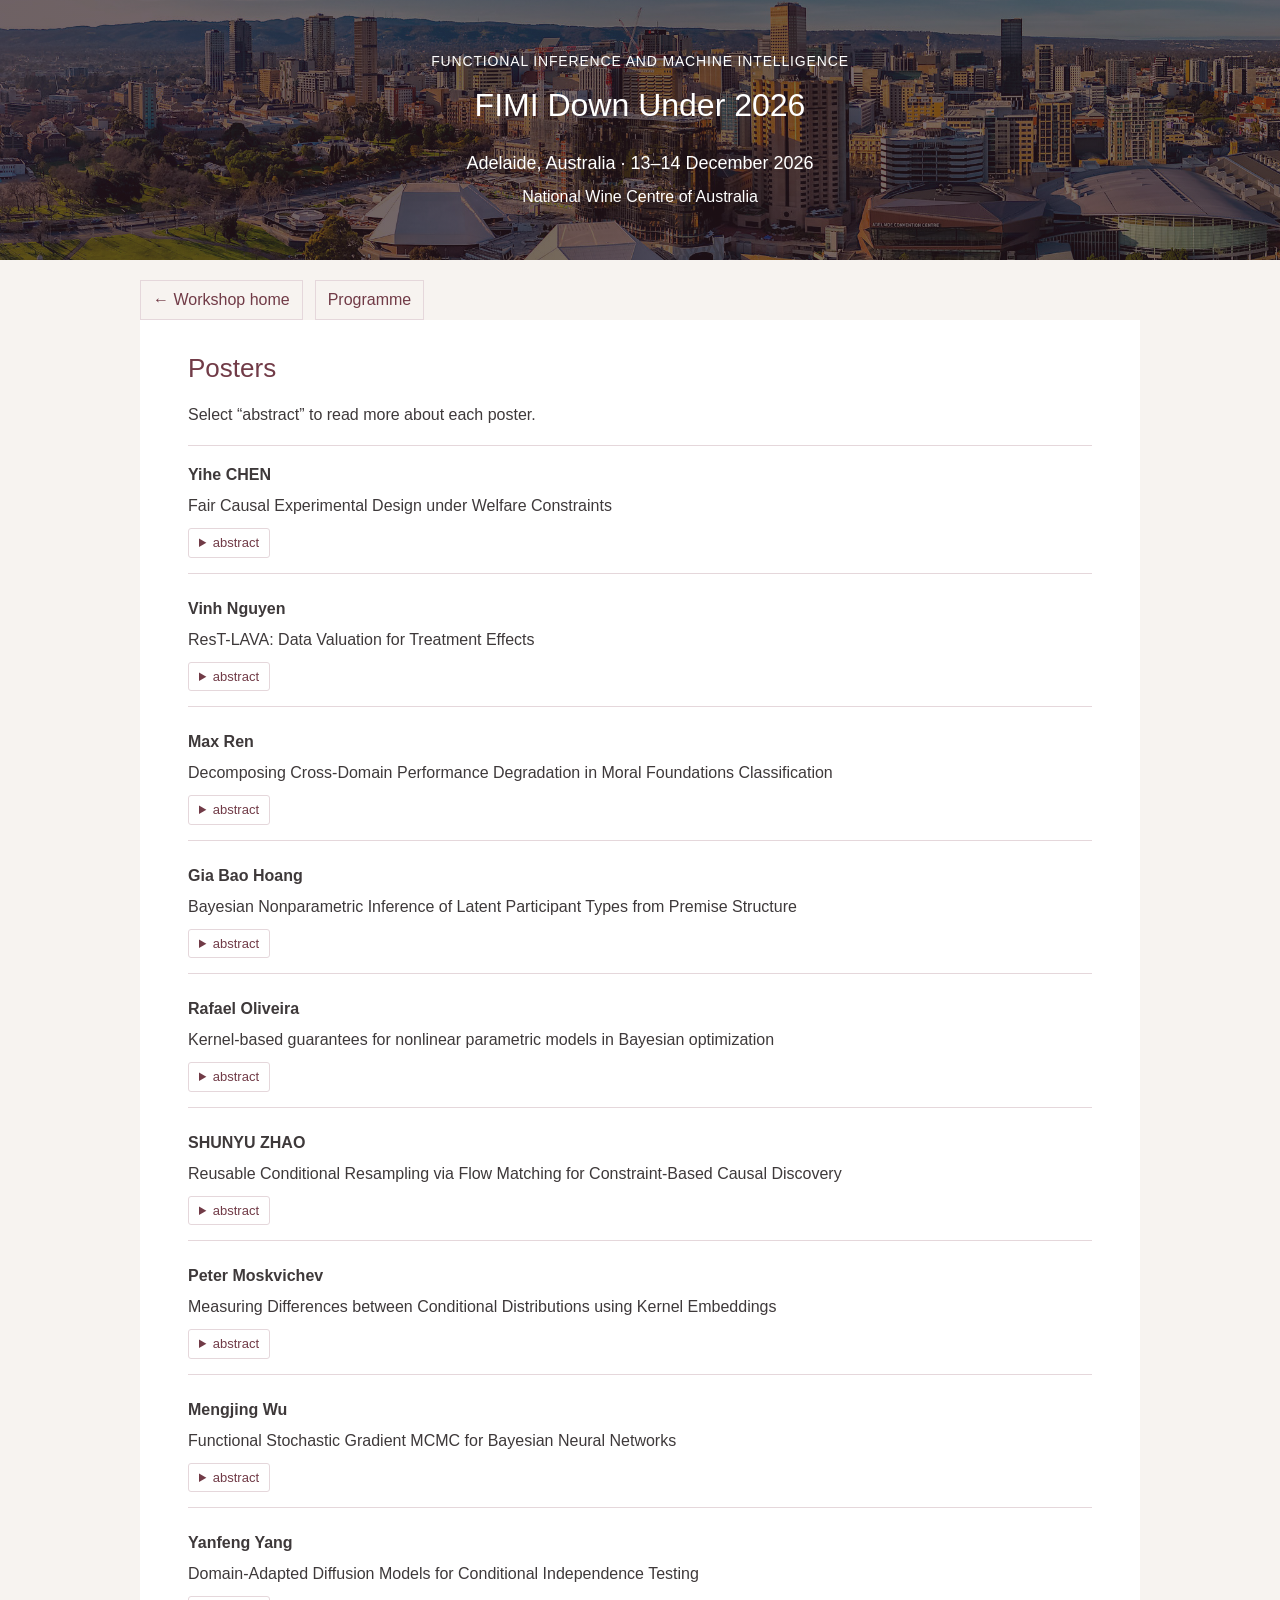
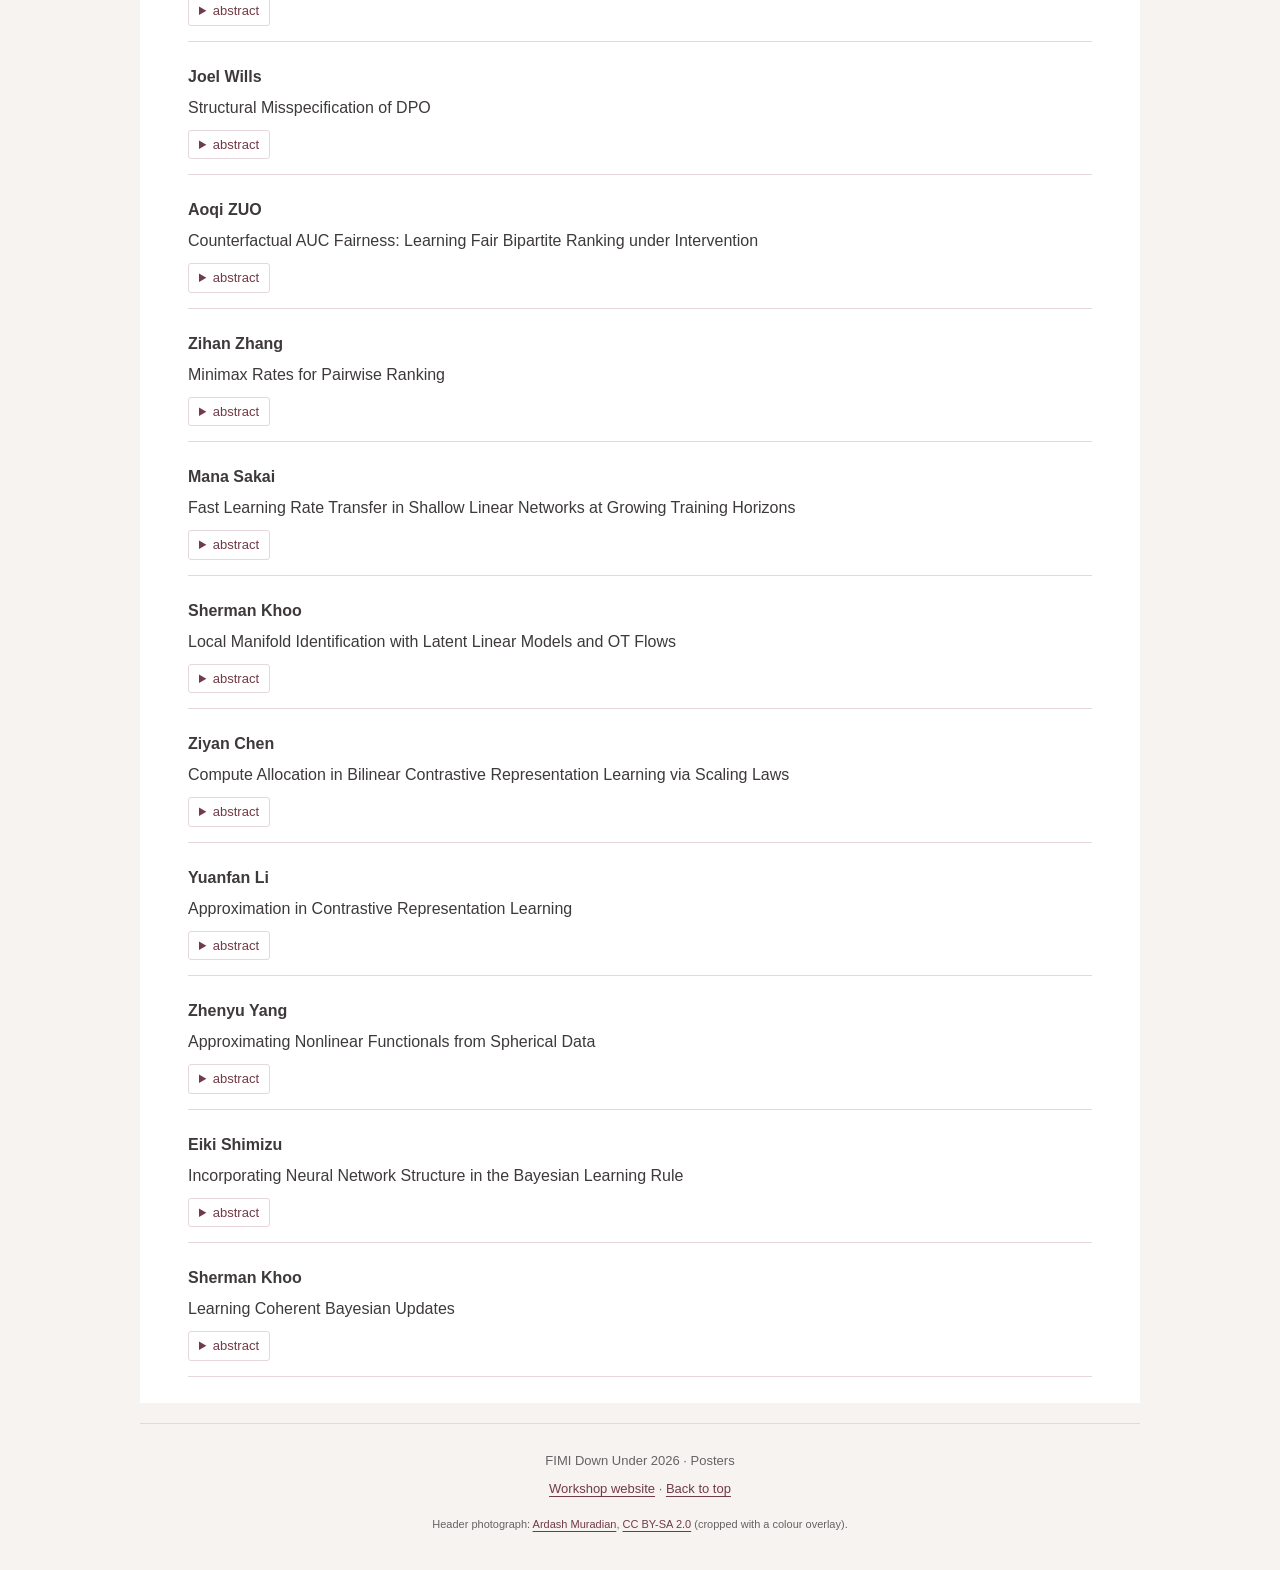
==== docs/posters.html @ b0d5763c "Add unlinked FIMI poster abstracts review page" ====
<!doctype html>
<html lang="en-AU">
  <head>
    <meta charset="utf-8">
    <meta name="viewport" content="width=device-width, initial-scale=1">
    <meta name="theme-color" content="#713b47">
    <meta name="referrer" content="no-referrer">
    <title>Posters · FIMI Down Under 2026</title>
    <meta name="description" content="Poster presentations and abstracts for FIMI Down Under 2026.">
    <meta name="robots" content="noindex, nofollow">
    <link rel="icon" href="assets/favicon.svg" type="image/svg+xml">
    <link rel="stylesheet" href="assets/site.css">
    <style>
      .programme-page-header { min-height: 260px; padding-block: 42px; }
      .programme-page-header h1 { font-size: 32px; }
      .programme-page-kicker { margin-bottom: 10px; font-size: 14px; letter-spacing: .06em; text-transform: uppercase; }
      .programme-page-main { padding-top: 30px; }
      .programme-page-title { border: 0; padding: 0; margin-bottom: 15px; }
      .day-links { display: flex; gap: 12px; flex-wrap: wrap; margin: 20px 0 0; }
      .day-links a { border: 1px solid var(--line); padding: 5px 12px; text-decoration: none; }
      .day-links a:hover { border-color: var(--wine); background: var(--background); }
      .programme-speaker { display: block; font-weight: 600; }
      .programme-talk { display: block; margin-top: 3px; }
      .programme-abstract { margin-top: 8px; }
      .programme-abstract summary { width: fit-content; padding: 4px 10px; border: 1px solid var(--line); border-radius: 3px; background: var(--paper); color: var(--link); font-size: 13px; line-height: 1.5; cursor: pointer; }
      .programme-abstract summary:hover, .programme-abstract[open] summary { border-color: var(--wine); background: var(--wine); color: white; }
      .programme-abstract .talk-panel { font-size: 14px; font-weight: 400; line-height: 1.7; }
      .programme-page-footer { margin-top: 20px; }
      .poster-list { padding: 0; margin: 0; }
      .poster-entry { list-style: none; padding: 15px 0; border-bottom: 1px solid var(--line); overflow-wrap: anywhere; }
      .poster-entry:first-child { border-top: 1px solid var(--line); }
      .poster-entry .programme-speaker { font-weight: 700; }
      .poster-entry .talk-panel { margin-top: 10px; max-width: 76ch; }
      .programme-abstract summary:focus-visible { outline: 2px solid var(--wine); outline-offset: 3px; }
      @media (max-width: 640px) {
        .programme-page-header { min-height: 220px; padding-block: 30px; }
        .programme-page-header h1 { font-size: 26px; }
        .programme-page-main { padding-top: 24px; }
        .programme-page-title { font-size: 25px; }
        .day-links { gap: 8px; }
        .day-links a { font-size: 14px; }
      }
    </style>
  </head>
  <body id="top">
    <a class="skip-link" href="#main">Skip to posters</a>
    <header class="site-header programme-page-header">
      <img class="header-photo" src="assets/adelaide-skyline.jpg" alt="Adelaide city skyline overlooking the River Torrens" width="2048" height="983">
      <div class="header-content">
        <p class="programme-page-kicker">Functional Inference and Machine Intelligence</p>
        <h1>FIMI Down Under 2026</h1>
        <p class="workshop-date">Adelaide, Australia · 13–14 December 2026</p>
        <p class="workshop-location">National Wine Centre of Australia</p>
      </div>
    </header>
    <div class="page">
      <nav class="day-links" aria-label="Workshop navigation"><a href="index.html">← Workshop home</a><a href="programme.html">Programme</a></nav>
      <main id="main" class="programme-page-main">
        <h2 class="programme-page-title">Posters</h2>
        <p>Select “abstract” to read more about each poster.</p>
        <ul class="poster-list" role="list">
          <li class="poster-entry" id="poster-1">
            <strong class="programme-speaker">Yihe CHEN</strong>
            <span class="programme-talk">Fair Causal Experimental Design under Welfare Constraints</span>
            <details class="programme-abstract">
              <summary aria-label="Abstract: Fair Causal Experimental Design under Welfare Constraints">abstract</summary>
              <div class="talk-panel"><p>An adaptive experiment should learn which treatment works for whom while accounting for participant outcomes. Good average accuracy can hide large errors for smaller groups, and the most informative treatment need not offer the greatest expected benefit to the person receiving it. We study Bayesian experimental design with recruitment and treatment probabilities that depend on individual covariates. Our loss combines average and worstgroup squared error in conditional average treatment effects; an optional term values improvements in later treatment decisions. Each candidate query receives an acquisition score equal to its expected reduction in this loss. A welfare constraint limits model-predicted loss in participant outcomes relative to giving either treatment with equal probability. Under a joint Gaussian model on a fixed finite target population, we express acquisition scores in terms of posterior moments and derive a nonnegative unbiased estimator for the worst-group term. This avoids repeatedly simulating outcomes and refitting the model. A linear program then determines recruitment and treatment probabilities. Synthetic and semi-synthetic experiments illustrate tradeoffs between average and worst-group accuracy, later treatment decisions, and participant outcomes.</p></div>
            </details>
          </li>
          <li class="poster-entry" id="poster-2">
            <strong class="programme-speaker">Vinh Nguyen</strong>
            <span class="programme-talk">ResT-LAVA: Data Valuation for Treatment Effects</span>
            <details class="programme-abstract">
              <summary aria-label="Abstract: ResT-LAVA: Data Valuation for Treatment Effects">abstract</summary>
              <div class="talk-panel"><p>Data valuation improves Machine Learning (ML) model performance by selecting informative training samples and removing noisy, mislabelled, or corrupted outliers. Existing Optimal Transport (OT)-based data valuation methods such as Learning-Agnostic Data Valuation (LAVA) and Scalable Data Valuation (SAVA) are model-agnostic and training-free at the valuation stage, but are limited to standard supervised learning datasets. We make four main contributions: i) We introduce Residual-based Treatment-aware LAVA (ResT-LAVA), extending the LAVA data valuation framework to observational data triplets (covariate, treatment, and outcome) by incorporating treatment-aware residuals into the transport cost to audit individual samples and guide pruning. ii) Across five semi-synthetic benchmarks and five corruption regimes, a single fixed ResT-LAVA configuration identifies covariate, treatment, and outcome corruption competitively with or better than the evaluated LAVA-family and non-causal data valuation baselines, achieving higher average detection performance across regimes than these baselines. iii) Averaged across these benchmarks, ResT-LAVA-informed pruning of the 5% lowest-value samples improves downstream treatment-effect estimation for every evaluated learner and corruption regime. iv) Under binary treatment-label corruption, we show that the residual-based Wasserstein distance bounds the corruption bias in treatment effect estimation, motivating the residual transport cost.</p></div>
            </details>
          </li>
          <li class="poster-entry" id="poster-3">
            <strong class="programme-speaker">Max Ren</strong>
            <span class="programme-talk">Decomposing Cross-Domain Performance Degradation in Moral Foundations Classification</span>
            <details class="programme-abstract">
              <summary aria-label="Abstract: Decomposing Cross-Domain Performance Degradation in Moral Foundations Classification">abstract</summary>
              <div class="talk-panel"><p>Finetuning adapts language models to specific tasks, but can lose performance outside of their training domains. Yet, poor cross-domain performance leaves unresolved whether task information is inaccessible or the classifier fails to utilise it. We investigate this decomposition of cross-domain performance degradation through moral foundations classification using encoder- (RoBERTa) and decoder-only (Qwen3) embedding models. Here we show source-finetuned representations support substantially better target domain performance than their original classifiers achieve, although this does not consistently close the gap to target-trained references. By comparing supervised readouts on frozen pretrained, source- and target-finetuned representations, we distinguish observed readout recovery from the remaining gap due to representation limitations. Topic-level recovery varies considerably and does not consistently track the initial transfer degradations. Source finetuning generally improves target-task performance over pretrained representations for RoBERTa, while its benefits are smaller or absent in many Qwen3 settings. These findings show that poor transfer can understate accessible task information, highlighting the need to distinguish classifier performance from representation sufficiency for better model generalisation.</p></div>
            </details>
          </li>
          <li class="poster-entry" id="poster-4">
            <strong class="programme-speaker">Gia Bao Hoang</strong>
            <span class="programme-talk">Bayesian Nonparametric Inference of Latent Participant Types from Premise Structure</span>
            <details class="programme-abstract">
              <summary aria-label="Abstract: Bayesian Nonparametric Inference of Latent Participant Types from Premise Structure">abstract</summary>
              <div class="talk-panel"><p>Bayesian nonparametric mixture models provide a flexible approach to probabilistic clustering by allowing the occupied component structure and uncertainty in the resulting partition to be inferred from the data. This flexibility is useful for premise analysis, where participants may differ not only in which beliefs they endorse but also in how interrelated premises are organised. Continuous belief ratings can be represented naturally through Gaussian mixture models; however, naturally occurring online discourse more often provides incomplete binary observations of whether a premise is expressed, rather than direct measurements of the underlying belief state.</p>
<p>Here we present a Dirichlet process Gaussian mixture model framework for inferring latent participant types from both continuous belief representations and binary premise observations. The continuous Gaussian model provides the methodological foundation, while Pólya–Gamma augmentation links binary responses to conditionally Gaussian latent states within the same posterior sampling architecture. An additional exploratory approach represents directed relationships among premises through covariance structures informed by a structural equation model.</p>
<p>Using synthetic premise networks with known latent participant groups, we demonstrate the feasibility of obtaining interpretable posterior partitions under continuous observation conditions and establish a preliminary evaluation path for binary observations. The framework unifies alternative observation mechanisms while retaining uncertainty over component structure and participant membership. It provides a modular statistical perspective for extending premise clustering to additional networks, missingness mechanisms and representations derived from natural discourse.</p></div>
            </details>
          </li>
          <li class="poster-entry" id="poster-5">
            <strong class="programme-speaker">Rafael Oliveira</strong>
            <span class="programme-talk">Kernel-based guarantees for nonlinear parametric models in Bayesian optimization</span>
            <details class="programme-abstract">
              <summary aria-label="Abstract: Kernel-based guarantees for nonlinear parametric models in Bayesian optimization">abstract</summary>
              <div class="talk-panel"><p>Modern Bayesian optimization and adaptive sampling methods increasingly rely on nonlinear parametric models, such as neural networks, yet theoretical guarantees for such models under adaptive data collection remain limited. Existing analyses largely focus on Gaussian processes, kernel machines, linear models, or linearized neural approximations, leaving a gap between theory and the nonlinear models used in practice. We develop a kernel-based framework for analyzing regularized parametric models trained on adaptively collected data. Our approach uses kernels over the parameter space to induce reproducing kernel Hilbert space structures over the corresponding model class, yielding confidence bounds for models trained with a broad class of regularized losses. We show how these bounds can establish convergence guarantees for approximate Thompson sampling and provide a foundation for analyzing broader likelihood-free Bayesian optimization methods. These results provide a unified route to analyzing nonlinear models in Bayesian optimization and related adaptive optimization settings.</p></div>
            </details>
          </li>
          <li class="poster-entry" id="poster-6">
            <strong class="programme-speaker">SHUNYU ZHAO</strong>
            <span class="programme-talk">Reusable Conditional Resampling via Flow Matching for Constraint-Based Causal Discovery</span>
            <details class="programme-abstract">
              <summary aria-label="Abstract: Reusable Conditional Resampling via Flow Matching for Constraint-Based Causal Discovery">abstract</summary>
              <div class="talk-panel"><p>Constraint-based causal discovery requires a large number of conditional independence (CI) tests. Generative CI tests are attractive in nonlinear and high-dimensional settings because they can model complex conditional distributions, but often suffer from high per test cost and limited reusability across the many query dependent conditional resampling tasks arising in graph search. We propose a generative nonlinear CI testing and graph search framework for PC-style causal discovery. We first propose the Langevin-RePaint algorithm for conditional imputation. Building on Langevin-RePaint and joint flow matching modeling, we propose the Flow Matching based Conditional Independence Test (FMCIT), which reformulates generative CI testing from query-specific conditional modeling into a reusable conditional resampling framework. We further establish theoretical guarantees for the Type-I error control of FMCIT. FMCIT allows a single trained generative model to repeatedly generate the randomized copies required for CI testing throughout the entire graph search procedure. We then introduce GPC‑FMCIT, which embeds FMCIT into a guided PC pipeline with screening, guidance, refinement, and orientation. By using low-cost screening to shrink the search space, constructing edge-specific candidate conditioning sets from local graph structure, and invoking FMCIT only in a budget-controlled refinement stage, GPC-FMCIT reduces both the deployment cost of individual nonlinear CI queries and the overall query complexity. Experiments on synthetic datasets and real-data analyses show that the proposed method achieves a strong accuracy–efficiency trade-off under nonlinear and high-dimensional structures. Overall, our results suggest that, through the joint design of reusable conditional resampling and controlled graph search, generative nonlinear CI testing can become a practical component of PC-style causal discovery.</p></div>
            </details>
          </li>
          <li class="poster-entry" id="poster-7">
            <strong class="programme-speaker">Peter Moskvichev</strong>
            <span class="programme-talk">Measuring Differences between Conditional Distributions using Kernel Embeddings</span>
            <details class="programme-abstract">
              <summary aria-label="Abstract: Measuring Differences between Conditional Distributions using Kernel Embeddings">abstract</summary>
              <div class="talk-panel"><p>Comparing conditional distributions is a fundamental challenge in statistics and machine learning, with applications across a wide range of domains. While proposed methods for measuring discrepancies using kernel embeddings of distributions in a reproducing kernel Hilbert space (RKHS) provide powerful non-parametric techniques, the existing literature remains fragmented and lacks a unified theoretical treatment. This paper addresses this gap by establishing a coherent framework for studying kernel-based methods to measure divergence between conditional distributions through what we refer to as conditional maximum mean discrepancy (CMMD). The CMMD consists of a family of metrics which we call levels, with three special cases each using a different type of RKHS embedding: CMMD<sub>0</sub> (conditional mean operators), CMMD<sub>1</sub> (conditional mean embeddings), and CMMD<sub>2</sub> (joint mean embeddings). We additionally introduce a general level <i>s</i> CMMD, clarifying the required assumptions, and establishing mathematical connections between the levels through the lens of operator-based smoothing. In addition to reviewing previously proposed estimators, we introduce a novel doubly robust estimator for the CMMD that maintains consistency provided the product of errors of the underlying models reduces sufficiently fast. We provide numerical experiments demonstrating that the CMMD effectively captures complex conditional dependencies for statistical testing.</p></div>
            </details>
          </li>
          <li class="poster-entry" id="poster-8">
            <strong class="programme-speaker">Mengjing Wu</strong>
            <span class="programme-talk">Functional Stochastic Gradient MCMC for Bayesian Neural Networks</span>
            <details class="programme-abstract">
              <summary aria-label="Abstract: Functional Stochastic Gradient MCMC for Bayesian Neural Networks">abstract</summary>
              <div class="talk-panel"><p>Classical parameter-space Bayesian inference for Bayesian neural networks (BNNs) suffers from several unresolved prior issues, such as knowledge encoding intractability and pathological behaviours in deep networks. To address these issues, functional Bayesian inference has recently been proposed, such as the functional variational inference, where more informative stochastic processes can serve as the functional priors. Apart from variational methods, stochastic gradient Markov Chain Monte Carlo (MCMC) is another scalable and effective inference method for BNNs to asymptotically generate samples from the true posterior by simulating continuous dynamics. However, existing MCMC methods typically perform in parameter space and inherit the unresolved prior issues, while extending these methods to function space is a non-trivial undertaking. This work proposes novel functional MCMC schemes based on newly designed diffusion dynamics that can incorporate functional priors into the diffusion processes and simultaneously guarantee the target posterior over functions as the stationary measure.</p></div>
            </details>
          </li>
          <li class="poster-entry" id="poster-9">
            <strong class="programme-speaker">Yanfeng Yang</strong>
            <span class="programme-talk">Domain-Adapted Diffusion Models for Conditional Independence Testing</span>
            <details class="programme-abstract">
              <summary aria-label="Abstract: Domain-Adapted Diffusion Models for Conditional Independence Testing">abstract</summary>
              <div class="talk-panel"><p>Conditional independence (CI) is a fundamental concept in statistics and machine learning. Recent advances in conditional generative modeling provide flexible tools for generative-model-based CI tests, which rely on an estimated conditional distribution to generate randomized samples. However, errors in estimating this distribution accumulate in existing Type I error bounds, and consistency of the generative estimator alone does not guarantee asymptotic Type I error control. To address this limitation, we formulate conditional generative modeling as a domain adaptation problem and leverage auxiliary data from multiple source domains to improve estimation in the target CI testing domain. We propose Domain-Adapted Diffusion (DA-Diff), a multi-source domain adaptation framework for conditional diffusion models based on weighted empirical risk minimization over both target and source domains. We establish the convergence rate of DA-Diff and show how transferable source data can improve target-domain estimation through an increased effective sample size while controlling transfer bias. Building on DA-Diff, we further propose Domain-Adapted Conditional Independence Testing (DA-CIT) and show that its Type I error satisfies <i>P</i>(<i>p</i> ≤ α) ≤ α + <i>o</i>(1). Experiments demonstrate that DA-Diff improved conditional generation quality compared with transfer-learning diffusion baselines, while DA-CIT provides strong Type I error control and competitive power.</p></div>
            </details>
          </li>
          <li class="poster-entry" id="poster-10">
            <strong class="programme-speaker">Joel Wills</strong>
            <span class="programme-talk">Structural Misspecification of DPO</span>
            <details class="programme-abstract">
              <summary aria-label="Abstract: Structural Misspecification of DPO">abstract</summary>
              <div class="talk-panel"><p>Direct Preference Optimization (DPO) provides a simple approach to aligning language models with human preferences, but its guarantees depend on modelling assumptions that may fail. This poster examines structural misspecification when preferences do not admit the Bradley–Terry representation underlying DPO. We characterise this obstruction through the triangle-curl of preference log-odds and derive excess logistic-risk bounds separating structural misspecification, model approximation, and finite-sample estimation. These results clarify which errors can be reduced through increased model capacity and additional data, and establish conditions under which structural misspecification creates a persistent excess-risk floor.</p></div>
            </details>
          </li>
          <li class="poster-entry" id="poster-11">
            <strong class="programme-speaker">Aoqi ZUO</strong>
            <span class="programme-talk">Counterfactual AUC Fairness: Learning Fair Bipartite Ranking under Intervention</span>
            <details class="programme-abstract">
              <summary aria-label="Abstract: Counterfactual AUC Fairness: Learning Fair Bipartite Ranking under Intervention">abstract</summary>
              <div class="talk-panel"><p>Causal fairness and AUC fairness have largely developed separately: the former studies how predictions respond to interventions on sensitive attributes, whereas the latter compares ranking performance across observed groups. We bridge these perspectives by introducing <em>counterfactual AUC fairness</em> (CF-AUC), which asks whether ranking accuracy within each positive–negative pair population remains stable when both individuals&#39; sensitive attributes are counterfactually intervened. By fixing the pair population, CF-AUC isolates intervention-induced ranking changes from changes in population composition. We decompose observational AUC disparities into causal and population components and show that observational parity can be achieved by introducing counterfactual ranking changes while leaving factual AUC unchanged. We further characterize CF-AUC&#39;s relation to its pairwise and population variants and distinguish it from fixed-threshold decision invariance and score invariance. We then formulate fair ranking as maximizing factual AUC subject to groupwise CF-AUC constraints, providing a differentiable surrogate formulation, and bound the discrepancy between true and estimated CF-AUC gaps in terms of counterfactual-generation error, scorer sensitivity, and pairwise margin concentration near the ranking boundary. Experiments on synthetic and real data demonstrate favorable fairness–utility trade-offs.</p></div>
            </details>
          </li>
          <li class="poster-entry" id="poster-12">
            <strong class="programme-speaker">Zihan Zhang</strong>
            <span class="programme-talk">Minimax Rates for Pairwise Ranking</span>
            <details class="programme-abstract">
              <summary aria-label="Abstract: Minimax Rates for Pairwise Ranking">abstract</summary>
              <div class="talk-panel"><p>Pairwise ranking aims to order two inputs using i.i.d. input-output data. In recent years, neural networks have become important tools for pairwise ranking, with applications ranging from search engine ranking to reward modeling for large language models. Despite these practical successes, sharp statistical guarantees and the conditions ensuring optimal performance remain incompletely understood. In this poster, we present our latest theoretical advances in pairwise ranking over [0,1]^d. First, under Hölder smoothness of the conditional pairwise comparison function, we establish the minimax optimal convergence rate for 0-1 ranking risk, which measures pairwise ordering errors. We show that a broad class of neural network empirical risk minimizers cannot attain this rate, revealing their failure to exploit the intrinsic d-dimensional statistical structure of the conditional pairwise comparison function, whose input domain is nevertheless 2d-dimensional. Second, we study cross-entropy-based ranking risk, which is widely used in practice. We assume that the conditional pairwise comparison function is a composition of q+1 Hölder smooth vector-valued functions h_q ∘ ⋯ ∘ h_1 ∘ h_0, with each coordinate function of each h_i depending on at most d* of its input coordinates, where d* ≤ 2d. We establish minimax optimal rates up to logarithmic factors and show that deep neural networks trained by empirical risk minimization can attain these rates when q &gt; 0 and d* ≤ d. These results highlight the particular effectiveness of deep neural networks for pairwise ranking problems with sparse compositional structure.</p></div>
            </details>
          </li>
          <li class="poster-entry" id="poster-13">
            <strong class="programme-speaker">Mana Sakai</strong>
            <span class="programme-talk">Fast Learning Rate Transfer in Shallow Linear Networks at Growing Training Horizons</span>
            <details class="programme-abstract">
              <summary aria-label="Abstract: Fast Learning Rate Transfer in Shallow Linear Networks at Growing Training Horizons">abstract</summary>
              <div class="talk-panel"><p>Hyperparameter transfer across model width can substantially reduce the cost of tuning large neural networks, but its behavior when the training horizon grows with width is not fully understood. Building on the framework of fast hyperparameter transfer (Ghosh et al., 2026), which formalizes when transfer is effective, we investigate conditions that ensure fast transfer in the growing-horizon regime. Specifically, we study learning-rate transfer in a shallow linear network with a single trainable hidden matrix, trained by full-batch gradient descent. Under additional spectral assumptions, our main results are threefold. (i) We prove fast learning-rate transfer as <i>n</i>, <i>T</i> → ∞ whenever <i>T</i> = <i>o</i>(√<i>n</i>). (ii) We characterize the transfer rates through the finite-width perturbation scale, the first-order sensitivities of the loss and its learning-rate derivative to finite-width perturbations, and the local loss curvature. (iii) We derive limiting distributions for the optimal learning rate and optimized loss, governed by fluctuations associated with the extreme eigenvalues of the data Gram matrix. These results clarify how spectral structure and local loss sensitivities govern learning-rate transfer at growing horizons.</p></div>
            </details>
          </li>
          <li class="poster-entry" id="poster-14">
            <strong class="programme-speaker">Sherman Khoo</strong>
            <span class="programme-talk">Local Manifold Identification with Latent Linear Models and OT Flows</span>
            <details class="programme-abstract">
              <summary aria-label="Abstract: Local Manifold Identification with Latent Linear Models and OT Flows">abstract</summary>
              <div class="talk-panel"><p>The manifold hypothesis states that high-dimensional data often concentrate near low-dimensional structures. Identifying these local manifold structures allows us to separate signals from ambient noise. In this paper, we study the problem of identifying local manifold structure from data. Given a query point <i>y</i><sub>0</sub> from a dataset, our goal is to recover the geometry of the data manifold in a neighborhood of <i>y</i><sub>0</sub> using a <em>pretrained</em> optimal transport flow from the reference to the data distribution. First, we prove that the Brenier optimal transport map preserves manifold structure: the preimage of an <i>m</i>-dimensional data manifold is itself an <i>m</i>-dimensional manifold in the reference space. Second, motivated by this result, we propose a latent variable model that maps a linear model through the transport flow. We prove that the linear approximation error is significantly reduced by the optimal transport map, leading to a tight fit of the non-linear data manifold. Third, noting the intractability of the resulting likelihood, we deploy denoising Fisher score estimation — a recent development from simulation-based inference that learns the Fisher score over parameter–observation pairs — to perform likelihood-based inference effectively. Experiments on both synthetic and real-world datasets demonstrate the effectiveness of the proposed method.</p></div>
            </details>
          </li>
          <li class="poster-entry" id="poster-15">
            <strong class="programme-speaker">Ziyan Chen</strong>
            <span class="programme-talk">Compute Allocation in Bilinear Contrastive Representation Learning via Scaling Laws</span>
            <details class="programme-abstract">
              <summary aria-label="Abstract: Compute Allocation in Bilinear Contrastive Representation Learning via Scaling Laws">abstract</summary>
              <div class="talk-panel"><p>Efficient reasoning systems increasingly rely on large contrastive representation models for multimodal retrieval, grounding, and decision-making. However, under a limited compute budget, it is unclear how to allocate resources among representation dimension, paired data, and optimization steps. We study this question in a sketched bilinear contrastive-learning model. Under a paired Gaussian latent-variable setup, we derive a risk decomposition into irreducible risk, approximation error, GD bias, GD variance, and a cross term. The resulting scaling law shows that contrastive learning differs from standard linear regression because the effective degrees of freedom are pairs of spectral directions rather than single directions. This product effective dimension determines how finite-sample noise grows with optimization time. Most importantly, using the compute proxy, we derive compute-allocation rules balancing model size, data, and training time. To the best of our knowledge, our result provides the first theoretical backbone for resource allocation in contrastive representation learning through provable scaling laws.</p></div>
            </details>
          </li>
          <li class="poster-entry" id="poster-16">
            <strong class="programme-speaker">Yuanfan Li</strong>
            <span class="programme-talk">Approximation in Contrastive Representation Learning</span>
            <details class="programme-abstract">
              <summary aria-label="Abstract: Approximation in Contrastive Representation Learning">abstract</summary>
              <div class="talk-panel"><p>Contrastive representation learning (CRL) is a fundamental paradigm for learning transferable representations. Recent work identifies its population target as the pointwise mutual information (PMI) <math><mi>log</mi><mfrac><mrow><mi>p</mi><mo>(</mo><mi mathvariant="bold">x</mi><mo>,</mo><mi mathvariant="bold">y</mi><mo>)</mo></mrow><mrow><msub><mi>p</mi><mi mathvariant="script">X</mi></msub><mo>(</mo><mi mathvariant="bold">x</mi><mo>)</mo><msub><mi>p</mi><mi mathvariant="script">Y</mi></msub><mo>(</mo><mi mathvariant="bold">y</mi><mo>)</mo></mrow></mfrac></math> between two modalities 𝒳, 𝒴, where <i>p</i> is the joint density function and <i>p</i><sub>𝒳</sub>, <i>p</i><sub>𝒴</sub> are the marginals. However, it remains unclear why standard inner-product scores <i>f</i>(<b>x</b>)<sup>⊤</sup> <i>g</i>(<b>y</b>) can effectively approximate a generally nonseparable population target PMI. In this paper, we address this question from the aspect of approximation for CRL. By linking PMI to a compact operator, we show that <i>D</i>-dimensional inner-product models perform rank-<i>D</i> spectral approximation, with error controlled by the spectral tail. We then study neural network realizations: in general settings, we show that deep neural network scoring functions are universally consistent, and the approximation error rates depend on the smoothness of the PMI function; under structured low-rank data models we obtain improved rates attained by moderate-width encoders. Finally, we establish a fast calibration rate from contrastive excess risk to downstream retrieval error under a density-ratio Tsybakov noise condition.</p></div>
            </details>
          </li>
          <li class="poster-entry" id="poster-17">
            <strong class="programme-speaker">Zhenyu Yang</strong>
            <span class="programme-talk">Approximating Nonlinear Functionals from Spherical Data</span>
            <details class="programme-abstract">
              <summary aria-label="Abstract: Approximating Nonlinear Functionals from Spherical Data">abstract</summary>
              <div class="talk-panel"><p>Functions on the sphere arise naturally in applications such as global environmental monitoring and astronomical sky observations. In many inference tasks, the aim is to estimate a scalar quantity that depends on the entire function, often from finitely many, possibly noisy measurements. These problems motivate the approximation of nonlinear functionals defined on classes of spherical functions.</p>
<p>In this talk, I will present an encoder–decoder framework that connects spherical approximation theory with deep ReLU networks. A fixed encoder uses filtered spherical harmonics to obtain a finite-dimensional representation, and a neural network approximates the resulting function of these features. For Hölder-continuous nonlinear functionals on spherical Sobolev classes, I will discuss approximation bounds under three input models: complete functions, discrete samples at suitable spherical nodes, and samples corrupted by independent, bounded, mean-zero noise. The results relate approximation accuracy to the smoothness of the input functions, the regularity of the functional, the network size, and the number of observations. I will also explain why stable spherical discretization and uniform control of the noise are central to the analysis.</p></div>
            </details>
          </li>
          <li class="poster-entry" id="poster-18">
            <strong class="programme-speaker">Eiki Shimizu</strong>
            <span class="programme-talk">Incorporating Neural Network Structure in the Bayesian Learning Rule</span>
            <details class="programme-abstract">
              <summary aria-label="Abstract: Incorporating Neural Network Structure in the Bayesian Learning Rule">abstract</summary>
              <div class="talk-panel"><p>The Bayesian Learning Rule (BLR) specifies how loss gradients update an exponential family (EF) posterior, but computing these gradients efficiently through a neural network (NN) requires exploiting its layered structure. We introduce a constrained Lagrangian formulation that connects EF duality with NN backpropagation, coupling forward propagation, backward sensitivities, and BLR posterior updates. Backpropagating through the resulting distributional states yields approximate BLR loss-site natural parameters. For Gaussian weight posteriors, we instantiate this framework with a sampling-free projection of layer-state means and covariances. Under delta-method localization, its forward and backward recursions recover the point-estimate forward pass, backpropagation, and Hessian backpropagation as special cases. More generally, this connects forward moment propagation with the corresponding backward propagation of distributional sensitivities, bringing together two perspectives often studied separately. We use the resulting sampling-free gradient and diagonal-Hessian estimates in IVON, replacing its Monte Carlo-based estimators while retaining its practical update rules.</p></div>
            </details>
          </li>
          <li class="poster-entry" id="poster-19">
            <strong class="programme-speaker">Sherman Khoo</strong>
            <span class="programme-talk">Learning Coherent Bayesian Updates</span>
            <details class="programme-abstract">
              <summary aria-label="Abstract: Learning Coherent Bayesian Updates">abstract</summary>
              <div class="talk-panel"><p>Amortized Bayesian inference enables fast posterior sampling for new datasets, but learned posterior approximations need not obey coherent Bayesian updating. We propose a generative learning framework that encourages consistency between an estimator’s current beliefs and its beliefs after observing additional data.</p>
<p>The method matches two joint distributions - one formed by sampling a parameter from the current posterior approximation and generating a new observation, and another formed by pairing that observation with a sample from the updated approximation. Training across datasets of varying sizes connects these consistency constraints to the intended Bayesian model.</p>
<p>The objective can be estimated using sample-based discrepancies without evaluating likelihoods or posterior densities. After training, the generator provides approximate posterior samples directly for new datasets, without additional simulation or optimization. This framework incorporates Bayesian conditioning consistency into amortized posterior learning by explicitly targeting compatibility across successive observations.</p></div>
            </details>
          </li>
        </ul>
      </main>
      <footer class="site-footer programme-page-footer">
        <p>FIMI Down Under 2026 · Posters</p>
        <p><a href="./">Workshop website</a> · <a href="#top">Back to top</a></p>
        <p class="photo-credit">Header photograph: <a href="https://commons.wikimedia.org/wiki/File:Adelaide_skyline,_December_2022.jpg">Ardash Muradian</a>, <a href="https://creativecommons.org/licenses/by-sa/2.0/">CC BY-SA 2.0</a> (cropped with a colour overlay).</p>
      </footer>
    </div>
  </body>
</html>
---- docs/assets/site.css ----
/* A single-column academic workshop site with a photographic Adelaide header. */
:root {
  color-scheme: light;
  --background: #f7f3f0;
  --paper: #ffffff;
  --ink: #3e393a;
  --wine: #713b47;
  --wine-dark: #542b35;
  --heading: var(--wine);
  --link: var(--wine);
  --muted: #696163;
  --line: #e5d7db;
}

* { box-sizing: border-box; }
html { scroll-padding-top: 80px; }
body { margin: 0; background: var(--background); color: var(--ink); font: 16px/1.75 Helvetica, Arial, sans-serif; }
a { color: var(--link); text-underline-offset: 3px; text-decoration-thickness: 1px; overflow-wrap: anywhere; }
a:hover { color: var(--wine-dark); }
:focus-visible { outline: 2px solid var(--link); outline-offset: 4px; }
h1, h2, p, ul, figure { margin: 0; }
h1, h2 { color: var(--heading); font-weight: 400; }
p, ul, address { margin-bottom: 16px; }
strong { font-weight: 600; }
ul { padding-left: 25px; }
li { padding-left: 3px; }
li + li { margin-top: 6px; }
li::marker { color: var(--wine); }
img { display: block; max-width: 100%; height: auto; }
.page { width: min(1000px, calc(100% - 64px)); margin: 0 auto; }

.skip-link { position: absolute; top: -80px; left: 16px; z-index: 10; padding: 8px 16px; background: var(--paper); }
.skip-link:focus { top: 12px; }

.site-header { position: relative; isolation: isolate; display: grid; place-items: center; min-height: 410px; padding: 58px 32px; color: white; background: #492b34; text-align: center; }
.header-photo { position: absolute; z-index: -2; inset: 0; width: 100%; height: 100%; object-fit: cover; object-position: center 25%; }
.site-header::before { content: ""; position: absolute; z-index: -1; inset: 0; background: linear-gradient(110deg, rgb(42 23 31 / 68%), rgb(42 23 31 / 62%)); }
.header-content { max-width: 900px; }
h1 { color: inherit; font-size: 34px; line-height: 1.35; font-weight: 500; }
.workshop-edition { display: block; margin-top: 17px; font-size: 27px; }
.workshop-date { margin: 21px 0 3px; font-size: 18px; }
.workshop-location { margin: 0; font-size: 16px; }

/* All navigation links remain visible at every screen size; no script needed. */
.site-navigation { position: sticky; top: 0; z-index: 5; display: flex; flex-wrap: wrap; justify-content: center; gap: 3px 7px; padding: 10px 16px; border-block: 1px solid var(--wine); background: var(--wine); }
.site-navigation a { display: block; padding: 5px 12px; color: white; font-size: 14px; text-decoration: none; }
.site-navigation a:hover, .site-navigation a:focus-visible { color: white; background: var(--wine-dark); text-decoration: underline; }
.site-navigation :focus-visible { outline-color: white; }

main { padding: 8px 48px 26px; background: var(--paper); }
main > section { padding-block: 26px 8px; }
h2 { margin-bottom: 20px; padding-bottom: 9px; border-bottom: 1px solid var(--line); font-size: 26px; line-height: 1.4; }
.announcement { color: var(--wine); font-style: italic; }
.speaker-list > li + li { margin-top: 16px; }
.talk-controls { display: flex; flex-wrap: wrap; gap: 8px; margin-top: 4px; }
.talk-toggle { padding: 4px 10px; border: 1px solid var(--line); border-radius: 3px; background: var(--paper); color: var(--link); font: inherit; font-size: 13px; line-height: 1.5; cursor: pointer; }
.talk-toggle:hover, .talk-toggle[aria-expanded="true"] { border-color: var(--wine); background: var(--wine); color: white; }
.talk-panel { margin-top: 10px; padding: 12px 16px; border-left: 3px solid var(--wine); background: var(--background); overflow-wrap: anywhere; }
.talk-panel p { margin-bottom: 12px; }
.talk-panel p:last-child { margin-bottom: 0; }
.talk-title { margin: 4px 0 0; font-weight: 600; }
.talk-pending { margin: 4px 0 0; color: var(--muted); font-size: 14px; font-style: italic; }
.venue-details { display: grid; grid-template-columns: 1fr 320px; gap: 32px; align-items: start; margin-bottom: 9px; }
.venue-details p:first-child { margin-bottom: 8px; }
address { font-style: normal; }
figcaption { margin-top: 8px; color: var(--muted); font-size: 12px; line-height: 1.5; }
.site-footer { padding: 26px 24px 30px; border-top: 1px solid var(--line); color: var(--muted); text-align: center; font-size: 13px; }
.site-footer p { margin-bottom: 5px; }
.photo-credit { margin-top: 15px; font-size: 11px; }

@media (max-width: 900px) {
  html { scroll-padding-top: 118px; }
  .page { width: calc(100% - 40px); }
  .site-header { padding-inline: 20px; }
  h1 { font-size: 30px; }
  .site-navigation { gap: 2px 4px; }
  main { padding-inline: 32px; }
  .venue-details { grid-template-columns: 1fr 260px; gap: 25px; }
}

@media (max-width: 640px) {
  html { scroll-padding-top: 16px; }
  .page { width: 100%; }
  .site-header { min-height: 370px; padding: 38px 22px; }
  .header-photo { object-position: 54% center; }
  h1 { font-size: 25px; line-height: 1.4; }
  .title-break { display: none; }
  .workshop-edition { margin-top: 14px; font-size: 22px; }
  .workshop-date { margin-top: 16px; font-size: 16px; }
  .workshop-location { font-size: 14px; }
  .site-navigation { position: static; gap: 0 3px; padding: 10px 12px; }
  .site-navigation a { padding: 6px 10px; }
  main { padding: 5px 22px 20px; }
  main > section { padding-block: 24px 4px; }
  h2 { margin-bottom: 16px; font-size: 24px; }
  .venue-details { grid-template-columns: 1fr; gap: 8px; }
  .venue-details figure { width: 100%; max-width: 400px; margin-bottom: 18px; }
  .site-footer { padding-inline: 22px; }
}

@media print {
  html { scroll-padding-top: 0; }
  body { background: white; color: black; font-size: 11pt; }
  .page { width: 100%; }
  .site-header { display: block; min-height: 0; padding: 0 0 20px; color: black; background: white; }
  .header-content { max-width: none; }
  h1 { font-size: 23pt; }
  .workshop-edition { font-size: 18pt; }
  .site-navigation, .skip-link, .header-photo, .site-header::before { display: none; }
  main { padding: 0; }
  main > section { padding-block: 12px 0; }
  h2 { font-size: 16pt; break-after: avoid; }
  a { color: inherit; }
  li, figure { break-inside: avoid; }
  .talk-controls { display: none; }
  .talk-panel[hidden] { display: block; }
  .talk-panel { padding: 0; border: 0; background: none; }
  .venue-details { grid-template-columns: 1fr 220px; }
  .site-footer { padding-block: 16px 0; }
}
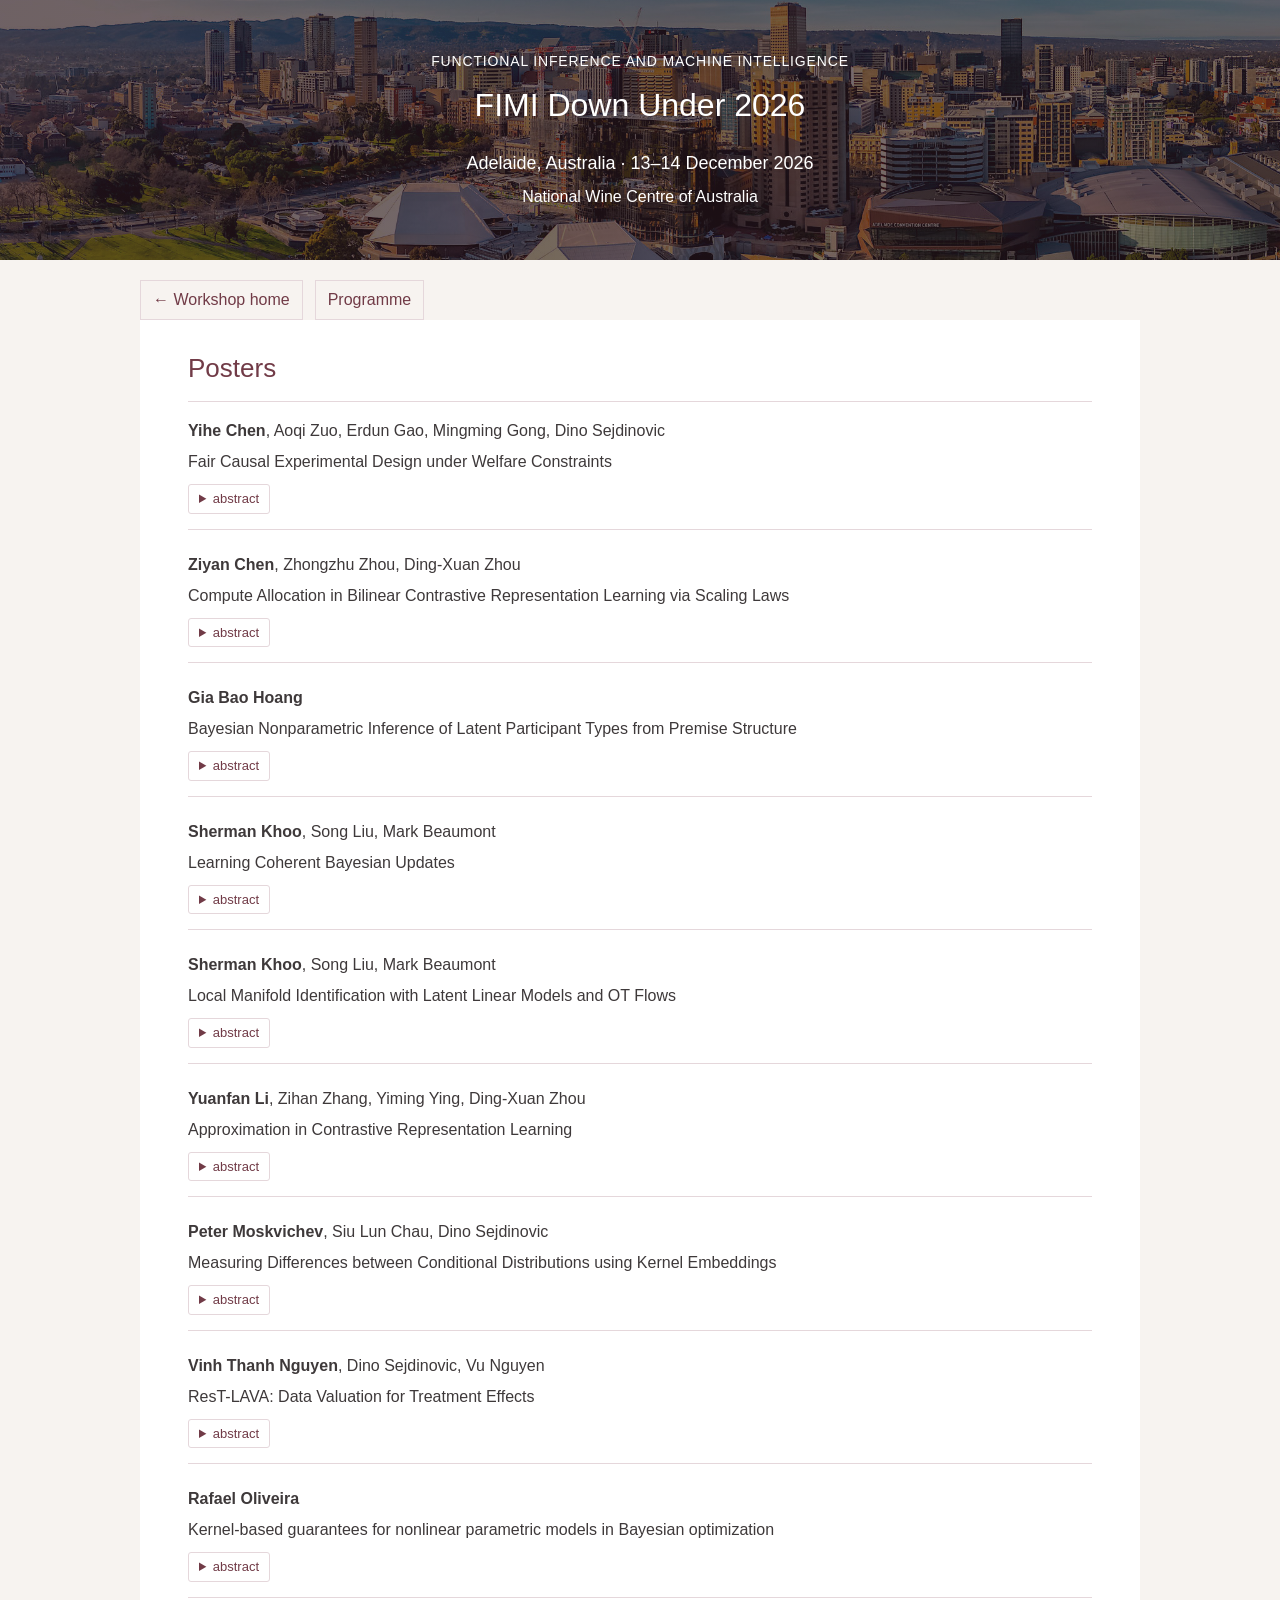
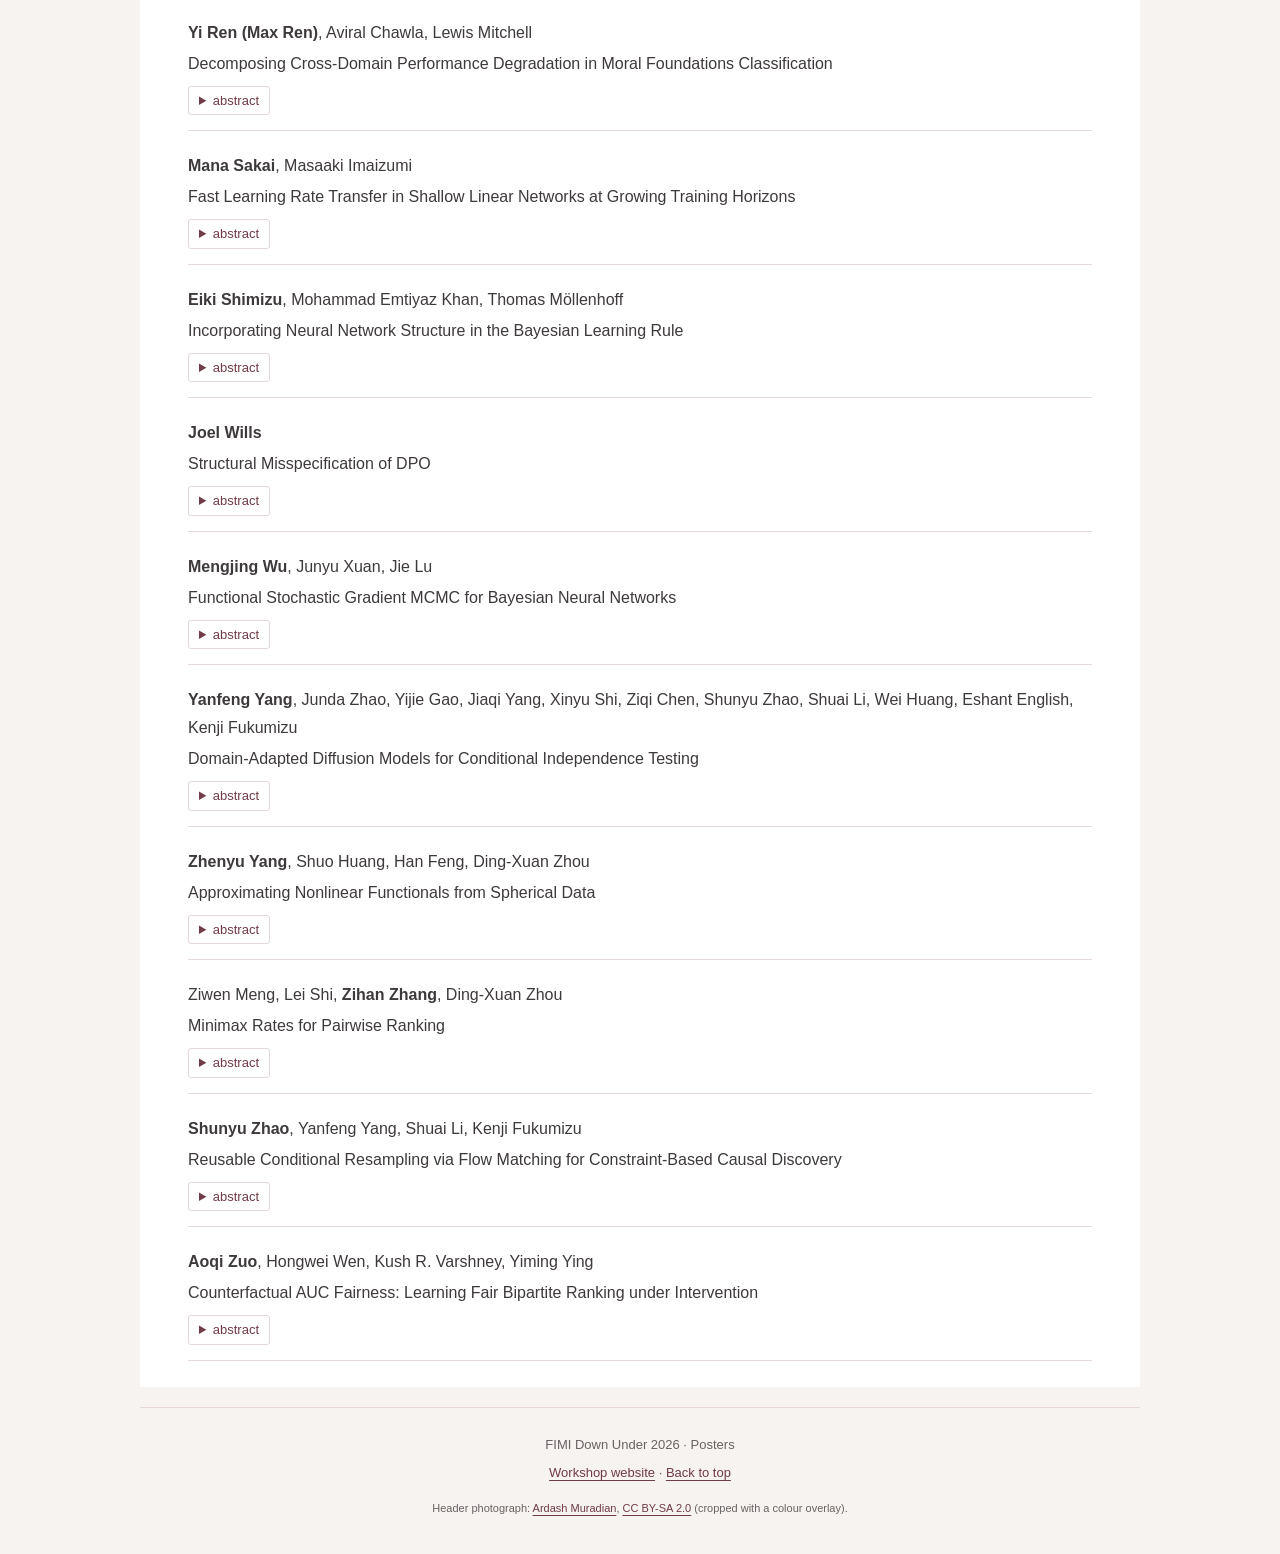
==== commit afb70340: "List poster authors and sort by presenter surname" ====
--- a/docs/posters.html
+++ b/docs/posters.html
@@ -19,7 +19,6 @@
       .day-links { display: flex; gap: 12px; flex-wrap: wrap; margin: 20px 0 0; }
       .day-links a { border: 1px solid var(--line); padding: 5px 12px; text-decoration: none; }
       .day-links a:hover { border-color: var(--wine); background: var(--background); }
-      .programme-speaker { display: block; font-weight: 600; }
       .programme-talk { display: block; margin-top: 3px; }
       .programme-abstract { margin-top: 8px; }
       .programme-abstract summary { width: fit-content; padding: 4px 10px; border: 1px solid var(--line); border-radius: 3px; background: var(--paper); color: var(--link); font-size: 13px; line-height: 1.5; cursor: pointer; }
@@ -29,7 +28,8 @@
       .poster-list { padding: 0; margin: 0; }
       .poster-entry { list-style: none; padding: 15px 0; border-bottom: 1px solid var(--line); overflow-wrap: anywhere; }
       .poster-entry:first-child { border-top: 1px solid var(--line); }
-      .poster-entry .programme-speaker { font-weight: 700; }
+      .poster-authors { font-weight: 400; }
+      .poster-authors strong { font-weight: 700; }
       .poster-entry .talk-panel { margin-top: 10px; max-width: 76ch; }
       .programme-abstract summary:focus-visible { outline: 2px solid var(--wine); outline-offset: 3px; }
       @media (max-width: 640px) {
@@ -57,34 +57,25 @@
       <nav class="day-links" aria-label="Workshop navigation"><a href="index.html">← Workshop home</a><a href="programme.html">Programme</a></nav>
       <main id="main" class="programme-page-main">
         <h2 class="programme-page-title">Posters</h2>
-        <p>Select “abstract” to read more about each poster.</p>
         <ul class="poster-list" role="list">
           <li class="poster-entry" id="poster-1">
-            <strong class="programme-speaker">Yihe CHEN</strong>
+            <div class="poster-authors"><strong>Yihe Chen</strong>, Aoqi Zuo, Erdun Gao, Mingming Gong, Dino Sejdinovic</div>
             <span class="programme-talk">Fair Causal Experimental Design under Welfare Constraints</span>
             <details class="programme-abstract">
               <summary aria-label="Abstract: Fair Causal Experimental Design under Welfare Constraints">abstract</summary>
               <div class="talk-panel"><p>An adaptive experiment should learn which treatment works for whom while accounting for participant outcomes. Good average accuracy can hide large errors for smaller groups, and the most informative treatment need not offer the greatest expected benefit to the person receiving it. We study Bayesian experimental design with recruitment and treatment probabilities that depend on individual covariates. Our loss combines average and worstgroup squared error in conditional average treatment effects; an optional term values improvements in later treatment decisions. Each candidate query receives an acquisition score equal to its expected reduction in this loss. A welfare constraint limits model-predicted loss in participant outcomes relative to giving either treatment with equal probability. Under a joint Gaussian model on a fixed finite target population, we express acquisition scores in terms of posterior moments and derive a nonnegative unbiased estimator for the worst-group term. This avoids repeatedly simulating outcomes and refitting the model. A linear program then determines recruitment and treatment probabilities. Synthetic and semi-synthetic experiments illustrate tradeoffs between average and worst-group accuracy, later treatment decisions, and participant outcomes.</p></div>
             </details>
           </li>
-          <li class="poster-entry" id="poster-2">
-            <strong class="programme-speaker">Vinh Nguyen</strong>
-            <span class="programme-talk">ResT-LAVA: Data Valuation for Treatment Effects</span>
-            <details class="programme-abstract">
-              <summary aria-label="Abstract: ResT-LAVA: Data Valuation for Treatment Effects">abstract</summary>
-              <div class="talk-panel"><p>Data valuation improves Machine Learning (ML) model performance by selecting informative training samples and removing noisy, mislabelled, or corrupted outliers. Existing Optimal Transport (OT)-based data valuation methods such as Learning-Agnostic Data Valuation (LAVA) and Scalable Data Valuation (SAVA) are model-agnostic and training-free at the valuation stage, but are limited to standard supervised learning datasets. We make four main contributions: i) We introduce Residual-based Treatment-aware LAVA (ResT-LAVA), extending the LAVA data valuation framework to observational data triplets (covariate, treatment, and outcome) by incorporating treatment-aware residuals into the transport cost to audit individual samples and guide pruning. ii) Across five semi-synthetic benchmarks and five corruption regimes, a single fixed ResT-LAVA configuration identifies covariate, treatment, and outcome corruption competitively with or better than the evaluated LAVA-family and non-causal data valuation baselines, achieving higher average detection performance across regimes than these baselines. iii) Averaged across these benchmarks, ResT-LAVA-informed pruning of the 5% lowest-value samples improves downstream treatment-effect estimation for every evaluated learner and corruption regime. iv) Under binary treatment-label corruption, we show that the residual-based Wasserstein distance bounds the corruption bias in treatment effect estimation, motivating the residual transport cost.</p></div>
-            </details>
-          </li>
-          <li class="poster-entry" id="poster-3">
-            <strong class="programme-speaker">Max Ren</strong>
-            <span class="programme-talk">Decomposing Cross-Domain Performance Degradation in Moral Foundations Classification</span>
-            <details class="programme-abstract">
-              <summary aria-label="Abstract: Decomposing Cross-Domain Performance Degradation in Moral Foundations Classification">abstract</summary>
-              <div class="talk-panel"><p>Finetuning adapts language models to specific tasks, but can lose performance outside of their training domains. Yet, poor cross-domain performance leaves unresolved whether task information is inaccessible or the classifier fails to utilise it. We investigate this decomposition of cross-domain performance degradation through moral foundations classification using encoder- (RoBERTa) and decoder-only (Qwen3) embedding models. Here we show source-finetuned representations support substantially better target domain performance than their original classifiers achieve, although this does not consistently close the gap to target-trained references. By comparing supervised readouts on frozen pretrained, source- and target-finetuned representations, we distinguish observed readout recovery from the remaining gap due to representation limitations. Topic-level recovery varies considerably and does not consistently track the initial transfer degradations. Source finetuning generally improves target-task performance over pretrained representations for RoBERTa, while its benefits are smaller or absent in many Qwen3 settings. These findings show that poor transfer can understate accessible task information, highlighting the need to distinguish classifier performance from representation sufficiency for better model generalisation.</p></div>
+          <li class="poster-entry" id="poster-15">
+            <div class="poster-authors"><strong>Ziyan Chen</strong>, Zhongzhu Zhou, Ding-Xuan Zhou</div>
+            <span class="programme-talk">Compute Allocation in Bilinear Contrastive Representation Learning via Scaling Laws</span>
+            <details class="programme-abstract">
+              <summary aria-label="Abstract: Compute Allocation in Bilinear Contrastive Representation Learning via Scaling Laws">abstract</summary>
+              <div class="talk-panel"><p>Efficient reasoning systems increasingly rely on large contrastive representation models for multimodal retrieval, grounding, and decision-making. However, under a limited compute budget, it is unclear how to allocate resources among representation dimension, paired data, and optimization steps. We study this question in a sketched bilinear contrastive-learning model. Under a paired Gaussian latent-variable setup, we derive a risk decomposition into irreducible risk, approximation error, GD bias, GD variance, and a cross term. The resulting scaling law shows that contrastive learning differs from standard linear regression because the effective degrees of freedom are pairs of spectral directions rather than single directions. This product effective dimension determines how finite-sample noise grows with optimization time. Most importantly, using the compute proxy, we derive compute-allocation rules balancing model size, data, and training time. To the best of our knowledge, our result provides the first theoretical backbone for resource allocation in contrastive representation learning through provable scaling laws.</p></div>
             </details>
           </li>
           <li class="poster-entry" id="poster-4">
-            <strong class="programme-speaker">Gia Bao Hoang</strong>
+            <div class="poster-authors"><strong>Gia Bao Hoang</strong></div>
             <span class="programme-talk">Bayesian Nonparametric Inference of Latent Participant Types from Premise Structure</span>
             <details class="programme-abstract">
               <summary aria-label="Abstract: Bayesian Nonparametric Inference of Latent Participant Types from Premise Structure">abstract</summary>
@@ -93,127 +84,135 @@
 <p>Using synthetic premise networks with known latent participant groups, we demonstrate the feasibility of obtaining interpretable posterior partitions under continuous observation conditions and establish a preliminary evaluation path for binary observations. The framework unifies alternative observation mechanisms while retaining uncertainty over component structure and participant membership. It provides a modular statistical perspective for extending premise clustering to additional networks, missingness mechanisms and representations derived from natural discourse.</p></div>
             </details>
           </li>
-          <li class="poster-entry" id="poster-5">
-            <strong class="programme-speaker">Rafael Oliveira</strong>
-            <span class="programme-talk">Kernel-based guarantees for nonlinear parametric models in Bayesian optimization</span>
-            <details class="programme-abstract">
-              <summary aria-label="Abstract: Kernel-based guarantees for nonlinear parametric models in Bayesian optimization">abstract</summary>
-              <div class="talk-panel"><p>Modern Bayesian optimization and adaptive sampling methods increasingly rely on nonlinear parametric models, such as neural networks, yet theoretical guarantees for such models under adaptive data collection remain limited. Existing analyses largely focus on Gaussian processes, kernel machines, linear models, or linearized neural approximations, leaving a gap between theory and the nonlinear models used in practice. We develop a kernel-based framework for analyzing regularized parametric models trained on adaptively collected data. Our approach uses kernels over the parameter space to induce reproducing kernel Hilbert space structures over the corresponding model class, yielding confidence bounds for models trained with a broad class of regularized losses. We show how these bounds can establish convergence guarantees for approximate Thompson sampling and provide a foundation for analyzing broader likelihood-free Bayesian optimization methods. These results provide a unified route to analyzing nonlinear models in Bayesian optimization and related adaptive optimization settings.</p></div>
-            </details>
-          </li>
-          <li class="poster-entry" id="poster-6">
-            <strong class="programme-speaker">SHUNYU ZHAO</strong>
-            <span class="programme-talk">Reusable Conditional Resampling via Flow Matching for Constraint-Based Causal Discovery</span>
-            <details class="programme-abstract">
-              <summary aria-label="Abstract: Reusable Conditional Resampling via Flow Matching for Constraint-Based Causal Discovery">abstract</summary>
-              <div class="talk-panel"><p>Constraint-based causal discovery requires a large number of conditional independence (CI) tests. Generative CI tests are attractive in nonlinear and high-dimensional settings because they can model complex conditional distributions, but often suffer from high per test cost and limited reusability across the many query dependent conditional resampling tasks arising in graph search. We propose a generative nonlinear CI testing and graph search framework for PC-style causal discovery. We first propose the Langevin-RePaint algorithm for conditional imputation. Building on Langevin-RePaint and joint flow matching modeling, we propose the Flow Matching based Conditional Independence Test (FMCIT), which reformulates generative CI testing from query-specific conditional modeling into a reusable conditional resampling framework. We further establish theoretical guarantees for the Type-I error control of FMCIT. FMCIT allows a single trained generative model to repeatedly generate the randomized copies required for CI testing throughout the entire graph search procedure. We then introduce GPC‑FMCIT, which embeds FMCIT into a guided PC pipeline with screening, guidance, refinement, and orientation. By using low-cost screening to shrink the search space, constructing edge-specific candidate conditioning sets from local graph structure, and invoking FMCIT only in a budget-controlled refinement stage, GPC-FMCIT reduces both the deployment cost of individual nonlinear CI queries and the overall query complexity. Experiments on synthetic datasets and real-data analyses show that the proposed method achieves a strong accuracy–efficiency trade-off under nonlinear and high-dimensional structures. Overall, our results suggest that, through the joint design of reusable conditional resampling and controlled graph search, generative nonlinear CI testing can become a practical component of PC-style causal discovery.</p></div>
-            </details>
-          </li>
-          <li class="poster-entry" id="poster-7">
-            <strong class="programme-speaker">Peter Moskvichev</strong>
-            <span class="programme-talk">Measuring Differences between Conditional Distributions using Kernel Embeddings</span>
-            <details class="programme-abstract">
-              <summary aria-label="Abstract: Measuring Differences between Conditional Distributions using Kernel Embeddings">abstract</summary>
-              <div class="talk-panel"><p>Comparing conditional distributions is a fundamental challenge in statistics and machine learning, with applications across a wide range of domains. While proposed methods for measuring discrepancies using kernel embeddings of distributions in a reproducing kernel Hilbert space (RKHS) provide powerful non-parametric techniques, the existing literature remains fragmented and lacks a unified theoretical treatment. This paper addresses this gap by establishing a coherent framework for studying kernel-based methods to measure divergence between conditional distributions through what we refer to as conditional maximum mean discrepancy (CMMD). The CMMD consists of a family of metrics which we call levels, with three special cases each using a different type of RKHS embedding: CMMD<sub>0</sub> (conditional mean operators), CMMD<sub>1</sub> (conditional mean embeddings), and CMMD<sub>2</sub> (joint mean embeddings). We additionally introduce a general level <i>s</i> CMMD, clarifying the required assumptions, and establishing mathematical connections between the levels through the lens of operator-based smoothing. In addition to reviewing previously proposed estimators, we introduce a novel doubly robust estimator for the CMMD that maintains consistency provided the product of errors of the underlying models reduces sufficiently fast. We provide numerical experiments demonstrating that the CMMD effectively captures complex conditional dependencies for statistical testing.</p></div>
-            </details>
-          </li>
-          <li class="poster-entry" id="poster-8">
-            <strong class="programme-speaker">Mengjing Wu</strong>
-            <span class="programme-talk">Functional Stochastic Gradient MCMC for Bayesian Neural Networks</span>
-            <details class="programme-abstract">
-              <summary aria-label="Abstract: Functional Stochastic Gradient MCMC for Bayesian Neural Networks">abstract</summary>
-              <div class="talk-panel"><p>Classical parameter-space Bayesian inference for Bayesian neural networks (BNNs) suffers from several unresolved prior issues, such as knowledge encoding intractability and pathological behaviours in deep networks. To address these issues, functional Bayesian inference has recently been proposed, such as the functional variational inference, where more informative stochastic processes can serve as the functional priors. Apart from variational methods, stochastic gradient Markov Chain Monte Carlo (MCMC) is another scalable and effective inference method for BNNs to asymptotically generate samples from the true posterior by simulating continuous dynamics. However, existing MCMC methods typically perform in parameter space and inherit the unresolved prior issues, while extending these methods to function space is a non-trivial undertaking. This work proposes novel functional MCMC schemes based on newly designed diffusion dynamics that can incorporate functional priors into the diffusion processes and simultaneously guarantee the target posterior over functions as the stationary measure.</p></div>
-            </details>
-          </li>
-          <li class="poster-entry" id="poster-9">
-            <strong class="programme-speaker">Yanfeng Yang</strong>
-            <span class="programme-talk">Domain-Adapted Diffusion Models for Conditional Independence Testing</span>
-            <details class="programme-abstract">
-              <summary aria-label="Abstract: Domain-Adapted Diffusion Models for Conditional Independence Testing">abstract</summary>
-              <div class="talk-panel"><p>Conditional independence (CI) is a fundamental concept in statistics and machine learning. Recent advances in conditional generative modeling provide flexible tools for generative-model-based CI tests, which rely on an estimated conditional distribution to generate randomized samples. However, errors in estimating this distribution accumulate in existing Type I error bounds, and consistency of the generative estimator alone does not guarantee asymptotic Type I error control. To address this limitation, we formulate conditional generative modeling as a domain adaptation problem and leverage auxiliary data from multiple source domains to improve estimation in the target CI testing domain. We propose Domain-Adapted Diffusion (DA-Diff), a multi-source domain adaptation framework for conditional diffusion models based on weighted empirical risk minimization over both target and source domains. We establish the convergence rate of DA-Diff and show how transferable source data can improve target-domain estimation through an increased effective sample size while controlling transfer bias. Building on DA-Diff, we further propose Domain-Adapted Conditional Independence Testing (DA-CIT) and show that its Type I error satisfies <i>P</i>(<i>p</i> ≤ α) ≤ α + <i>o</i>(1). Experiments demonstrate that DA-Diff improved conditional generation quality compared with transfer-learning diffusion baselines, while DA-CIT provides strong Type I error control and competitive power.</p></div>
-            </details>
-          </li>
-          <li class="poster-entry" id="poster-10">
-            <strong class="programme-speaker">Joel Wills</strong>
-            <span class="programme-talk">Structural Misspecification of DPO</span>
-            <details class="programme-abstract">
-              <summary aria-label="Abstract: Structural Misspecification of DPO">abstract</summary>
-              <div class="talk-panel"><p>Direct Preference Optimization (DPO) provides a simple approach to aligning language models with human preferences, but its guarantees depend on modelling assumptions that may fail. This poster examines structural misspecification when preferences do not admit the Bradley–Terry representation underlying DPO. We characterise this obstruction through the triangle-curl of preference log-odds and derive excess logistic-risk bounds separating structural misspecification, model approximation, and finite-sample estimation. These results clarify which errors can be reduced through increased model capacity and additional data, and establish conditions under which structural misspecification creates a persistent excess-risk floor.</p></div>
-            </details>
-          </li>
-          <li class="poster-entry" id="poster-11">
-            <strong class="programme-speaker">Aoqi ZUO</strong>
-            <span class="programme-talk">Counterfactual AUC Fairness: Learning Fair Bipartite Ranking under Intervention</span>
-            <details class="programme-abstract">
-              <summary aria-label="Abstract: Counterfactual AUC Fairness: Learning Fair Bipartite Ranking under Intervention">abstract</summary>
-              <div class="talk-panel"><p>Causal fairness and AUC fairness have largely developed separately: the former studies how predictions respond to interventions on sensitive attributes, whereas the latter compares ranking performance across observed groups. We bridge these perspectives by introducing <em>counterfactual AUC fairness</em> (CF-AUC), which asks whether ranking accuracy within each positive–negative pair population remains stable when both individuals&#39; sensitive attributes are counterfactually intervened. By fixing the pair population, CF-AUC isolates intervention-induced ranking changes from changes in population composition. We decompose observational AUC disparities into causal and population components and show that observational parity can be achieved by introducing counterfactual ranking changes while leaving factual AUC unchanged. We further characterize CF-AUC&#39;s relation to its pairwise and population variants and distinguish it from fixed-threshold decision invariance and score invariance. We then formulate fair ranking as maximizing factual AUC subject to groupwise CF-AUC constraints, providing a differentiable surrogate formulation, and bound the discrepancy between true and estimated CF-AUC gaps in terms of counterfactual-generation error, scorer sensitivity, and pairwise margin concentration near the ranking boundary. Experiments on synthetic and real data demonstrate favorable fairness–utility trade-offs.</p></div>
-            </details>
-          </li>
-          <li class="poster-entry" id="poster-12">
-            <strong class="programme-speaker">Zihan Zhang</strong>
-            <span class="programme-talk">Minimax Rates for Pairwise Ranking</span>
-            <details class="programme-abstract">
-              <summary aria-label="Abstract: Minimax Rates for Pairwise Ranking">abstract</summary>
-              <div class="talk-panel"><p>Pairwise ranking aims to order two inputs using i.i.d. input-output data. In recent years, neural networks have become important tools for pairwise ranking, with applications ranging from search engine ranking to reward modeling for large language models. Despite these practical successes, sharp statistical guarantees and the conditions ensuring optimal performance remain incompletely understood. In this poster, we present our latest theoretical advances in pairwise ranking over [0,1]^d. First, under Hölder smoothness of the conditional pairwise comparison function, we establish the minimax optimal convergence rate for 0-1 ranking risk, which measures pairwise ordering errors. We show that a broad class of neural network empirical risk minimizers cannot attain this rate, revealing their failure to exploit the intrinsic d-dimensional statistical structure of the conditional pairwise comparison function, whose input domain is nevertheless 2d-dimensional. Second, we study cross-entropy-based ranking risk, which is widely used in practice. We assume that the conditional pairwise comparison function is a composition of q+1 Hölder smooth vector-valued functions h_q ∘ ⋯ ∘ h_1 ∘ h_0, with each coordinate function of each h_i depending on at most d* of its input coordinates, where d* ≤ 2d. We establish minimax optimal rates up to logarithmic factors and show that deep neural networks trained by empirical risk minimization can attain these rates when q &gt; 0 and d* ≤ d. These results highlight the particular effectiveness of deep neural networks for pairwise ranking problems with sparse compositional structure.</p></div>
-            </details>
-          </li>
-          <li class="poster-entry" id="poster-13">
-            <strong class="programme-speaker">Mana Sakai</strong>
-            <span class="programme-talk">Fast Learning Rate Transfer in Shallow Linear Networks at Growing Training Horizons</span>
-            <details class="programme-abstract">
-              <summary aria-label="Abstract: Fast Learning Rate Transfer in Shallow Linear Networks at Growing Training Horizons">abstract</summary>
-              <div class="talk-panel"><p>Hyperparameter transfer across model width can substantially reduce the cost of tuning large neural networks, but its behavior when the training horizon grows with width is not fully understood. Building on the framework of fast hyperparameter transfer (Ghosh et al., 2026), which formalizes when transfer is effective, we investigate conditions that ensure fast transfer in the growing-horizon regime. Specifically, we study learning-rate transfer in a shallow linear network with a single trainable hidden matrix, trained by full-batch gradient descent. Under additional spectral assumptions, our main results are threefold. (i) We prove fast learning-rate transfer as <i>n</i>, <i>T</i> → ∞ whenever <i>T</i> = <i>o</i>(√<i>n</i>). (ii) We characterize the transfer rates through the finite-width perturbation scale, the first-order sensitivities of the loss and its learning-rate derivative to finite-width perturbations, and the local loss curvature. (iii) We derive limiting distributions for the optimal learning rate and optimized loss, governed by fluctuations associated with the extreme eigenvalues of the data Gram matrix. These results clarify how spectral structure and local loss sensitivities govern learning-rate transfer at growing horizons.</p></div>
-            </details>
-          </li>
-          <li class="poster-entry" id="poster-14">
-            <strong class="programme-speaker">Sherman Khoo</strong>
-            <span class="programme-talk">Local Manifold Identification with Latent Linear Models and OT Flows</span>
-            <details class="programme-abstract">
-              <summary aria-label="Abstract: Local Manifold Identification with Latent Linear Models and OT Flows">abstract</summary>
-              <div class="talk-panel"><p>The manifold hypothesis states that high-dimensional data often concentrate near low-dimensional structures. Identifying these local manifold structures allows us to separate signals from ambient noise. In this paper, we study the problem of identifying local manifold structure from data. Given a query point <i>y</i><sub>0</sub> from a dataset, our goal is to recover the geometry of the data manifold in a neighborhood of <i>y</i><sub>0</sub> using a <em>pretrained</em> optimal transport flow from the reference to the data distribution. First, we prove that the Brenier optimal transport map preserves manifold structure: the preimage of an <i>m</i>-dimensional data manifold is itself an <i>m</i>-dimensional manifold in the reference space. Second, motivated by this result, we propose a latent variable model that maps a linear model through the transport flow. We prove that the linear approximation error is significantly reduced by the optimal transport map, leading to a tight fit of the non-linear data manifold. Third, noting the intractability of the resulting likelihood, we deploy denoising Fisher score estimation — a recent development from simulation-based inference that learns the Fisher score over parameter–observation pairs — to perform likelihood-based inference effectively. Experiments on both synthetic and real-world datasets demonstrate the effectiveness of the proposed method.</p></div>
-            </details>
-          </li>
-          <li class="poster-entry" id="poster-15">
-            <strong class="programme-speaker">Ziyan Chen</strong>
-            <span class="programme-talk">Compute Allocation in Bilinear Contrastive Representation Learning via Scaling Laws</span>
-            <details class="programme-abstract">
-              <summary aria-label="Abstract: Compute Allocation in Bilinear Contrastive Representation Learning via Scaling Laws">abstract</summary>
-              <div class="talk-panel"><p>Efficient reasoning systems increasingly rely on large contrastive representation models for multimodal retrieval, grounding, and decision-making. However, under a limited compute budget, it is unclear how to allocate resources among representation dimension, paired data, and optimization steps. We study this question in a sketched bilinear contrastive-learning model. Under a paired Gaussian latent-variable setup, we derive a risk decomposition into irreducible risk, approximation error, GD bias, GD variance, and a cross term. The resulting scaling law shows that contrastive learning differs from standard linear regression because the effective degrees of freedom are pairs of spectral directions rather than single directions. This product effective dimension determines how finite-sample noise grows with optimization time. Most importantly, using the compute proxy, we derive compute-allocation rules balancing model size, data, and training time. To the best of our knowledge, our result provides the first theoretical backbone for resource allocation in contrastive representation learning through provable scaling laws.</p></div>
-            </details>
-          </li>
-          <li class="poster-entry" id="poster-16">
-            <strong class="programme-speaker">Yuanfan Li</strong>
-            <span class="programme-talk">Approximation in Contrastive Representation Learning</span>
-            <details class="programme-abstract">
-              <summary aria-label="Abstract: Approximation in Contrastive Representation Learning">abstract</summary>
-              <div class="talk-panel"><p>Contrastive representation learning (CRL) is a fundamental paradigm for learning transferable representations. Recent work identifies its population target as the pointwise mutual information (PMI) <math><mi>log</mi><mfrac><mrow><mi>p</mi><mo>(</mo><mi mathvariant="bold">x</mi><mo>,</mo><mi mathvariant="bold">y</mi><mo>)</mo></mrow><mrow><msub><mi>p</mi><mi mathvariant="script">X</mi></msub><mo>(</mo><mi mathvariant="bold">x</mi><mo>)</mo><msub><mi>p</mi><mi mathvariant="script">Y</mi></msub><mo>(</mo><mi mathvariant="bold">y</mi><mo>)</mo></mrow></mfrac></math> between two modalities 𝒳, 𝒴, where <i>p</i> is the joint density function and <i>p</i><sub>𝒳</sub>, <i>p</i><sub>𝒴</sub> are the marginals. However, it remains unclear why standard inner-product scores <i>f</i>(<b>x</b>)<sup>⊤</sup> <i>g</i>(<b>y</b>) can effectively approximate a generally nonseparable population target PMI. In this paper, we address this question from the aspect of approximation for CRL. By linking PMI to a compact operator, we show that <i>D</i>-dimensional inner-product models perform rank-<i>D</i> spectral approximation, with error controlled by the spectral tail. We then study neural network realizations: in general settings, we show that deep neural network scoring functions are universally consistent, and the approximation error rates depend on the smoothness of the PMI function; under structured low-rank data models we obtain improved rates attained by moderate-width encoders. Finally, we establish a fast calibration rate from contrastive excess risk to downstream retrieval error under a density-ratio Tsybakov noise condition.</p></div>
-            </details>
-          </li>
-          <li class="poster-entry" id="poster-17">
-            <strong class="programme-speaker">Zhenyu Yang</strong>
-            <span class="programme-talk">Approximating Nonlinear Functionals from Spherical Data</span>
-            <details class="programme-abstract">
-              <summary aria-label="Abstract: Approximating Nonlinear Functionals from Spherical Data">abstract</summary>
-              <div class="talk-panel"><p>Functions on the sphere arise naturally in applications such as global environmental monitoring and astronomical sky observations. In many inference tasks, the aim is to estimate a scalar quantity that depends on the entire function, often from finitely many, possibly noisy measurements. These problems motivate the approximation of nonlinear functionals defined on classes of spherical functions.</p>
-<p>In this talk, I will present an encoder–decoder framework that connects spherical approximation theory with deep ReLU networks. A fixed encoder uses filtered spherical harmonics to obtain a finite-dimensional representation, and a neural network approximates the resulting function of these features. For Hölder-continuous nonlinear functionals on spherical Sobolev classes, I will discuss approximation bounds under three input models: complete functions, discrete samples at suitable spherical nodes, and samples corrupted by independent, bounded, mean-zero noise. The results relate approximation accuracy to the smoothness of the input functions, the regularity of the functional, the network size, and the number of observations. I will also explain why stable spherical discretization and uniform control of the noise are central to the analysis.</p></div>
-            </details>
-          </li>
-          <li class="poster-entry" id="poster-18">
-            <strong class="programme-speaker">Eiki Shimizu</strong>
-            <span class="programme-talk">Incorporating Neural Network Structure in the Bayesian Learning Rule</span>
-            <details class="programme-abstract">
-              <summary aria-label="Abstract: Incorporating Neural Network Structure in the Bayesian Learning Rule">abstract</summary>
-              <div class="talk-panel"><p>The Bayesian Learning Rule (BLR) specifies how loss gradients update an exponential family (EF) posterior, but computing these gradients efficiently through a neural network (NN) requires exploiting its layered structure. We introduce a constrained Lagrangian formulation that connects EF duality with NN backpropagation, coupling forward propagation, backward sensitivities, and BLR posterior updates. Backpropagating through the resulting distributional states yields approximate BLR loss-site natural parameters. For Gaussian weight posteriors, we instantiate this framework with a sampling-free projection of layer-state means and covariances. Under delta-method localization, its forward and backward recursions recover the point-estimate forward pass, backpropagation, and Hessian backpropagation as special cases. More generally, this connects forward moment propagation with the corresponding backward propagation of distributional sensitivities, bringing together two perspectives often studied separately. We use the resulting sampling-free gradient and diagonal-Hessian estimates in IVON, replacing its Monte Carlo-based estimators while retaining its practical update rules.</p></div>
-            </details>
-          </li>
           <li class="poster-entry" id="poster-19">
-            <strong class="programme-speaker">Sherman Khoo</strong>
+            <div class="poster-authors"><strong>Sherman Khoo</strong>, Song Liu, Mark Beaumont</div>
             <span class="programme-talk">Learning Coherent Bayesian Updates</span>
             <details class="programme-abstract">
               <summary aria-label="Abstract: Learning Coherent Bayesian Updates">abstract</summary>
               <div class="talk-panel"><p>Amortized Bayesian inference enables fast posterior sampling for new datasets, but learned posterior approximations need not obey coherent Bayesian updating. We propose a generative learning framework that encourages consistency between an estimator’s current beliefs and its beliefs after observing additional data.</p>
 <p>The method matches two joint distributions - one formed by sampling a parameter from the current posterior approximation and generating a new observation, and another formed by pairing that observation with a sample from the updated approximation. Training across datasets of varying sizes connects these consistency constraints to the intended Bayesian model.</p>
 <p>The objective can be estimated using sample-based discrepancies without evaluating likelihoods or posterior densities. After training, the generator provides approximate posterior samples directly for new datasets, without additional simulation or optimization. This framework incorporates Bayesian conditioning consistency into amortized posterior learning by explicitly targeting compatibility across successive observations.</p></div>
+            </details>
+          </li>
+          <li class="poster-entry" id="poster-14">
+            <div class="poster-authors"><strong>Sherman Khoo</strong>, Song Liu, Mark Beaumont</div>
+            <span class="programme-talk">Local Manifold Identification with Latent Linear Models and OT Flows</span>
+            <details class="programme-abstract">
+              <summary aria-label="Abstract: Local Manifold Identification with Latent Linear Models and OT Flows">abstract</summary>
+              <div class="talk-panel"><p>The manifold hypothesis states that high-dimensional data often concentrate near low-dimensional structures. Identifying these local manifold structures allows us to separate signals from ambient noise. In this paper, we study the problem of identifying local manifold structure from data. Given a query point <i>y</i><sub>0</sub> from a dataset, our goal is to recover the geometry of the data manifold in a neighborhood of <i>y</i><sub>0</sub> using a <em>pretrained</em> optimal transport flow from the reference to the data distribution. First, we prove that the Brenier optimal transport map preserves manifold structure: the preimage of an <i>m</i>-dimensional data manifold is itself an <i>m</i>-dimensional manifold in the reference space. Second, motivated by this result, we propose a latent variable model that maps a linear model through the transport flow. We prove that the linear approximation error is significantly reduced by the optimal transport map, leading to a tight fit of the non-linear data manifold. Third, noting the intractability of the resulting likelihood, we deploy denoising Fisher score estimation — a recent development from simulation-based inference that learns the Fisher score over parameter–observation pairs — to perform likelihood-based inference effectively. Experiments on both synthetic and real-world datasets demonstrate the effectiveness of the proposed method.</p></div>
+            </details>
+          </li>
+          <li class="poster-entry" id="poster-16">
+            <div class="poster-authors"><strong>Yuanfan Li</strong>, Zihan Zhang, Yiming Ying, Ding-Xuan Zhou</div>
+            <span class="programme-talk">Approximation in Contrastive Representation Learning</span>
+            <details class="programme-abstract">
+              <summary aria-label="Abstract: Approximation in Contrastive Representation Learning">abstract</summary>
+              <div class="talk-panel"><p>Contrastive representation learning (CRL) is a fundamental paradigm for learning transferable representations. Recent work identifies its population target as the pointwise mutual information (PMI) <math><mi>log</mi><mfrac><mrow><mi>p</mi><mo>(</mo><mi mathvariant="bold">x</mi><mo>,</mo><mi mathvariant="bold">y</mi><mo>)</mo></mrow><mrow><msub><mi>p</mi><mi mathvariant="script">X</mi></msub><mo>(</mo><mi mathvariant="bold">x</mi><mo>)</mo><msub><mi>p</mi><mi mathvariant="script">Y</mi></msub><mo>(</mo><mi mathvariant="bold">y</mi><mo>)</mo></mrow></mfrac></math> between two modalities 𝒳, 𝒴, where <i>p</i> is the joint density function and <i>p</i><sub>𝒳</sub>, <i>p</i><sub>𝒴</sub> are the marginals. However, it remains unclear why standard inner-product scores <i>f</i>(<b>x</b>)<sup>⊤</sup> <i>g</i>(<b>y</b>) can effectively approximate a generally nonseparable population target PMI. In this paper, we address this question from the aspect of approximation for CRL. By linking PMI to a compact operator, we show that <i>D</i>-dimensional inner-product models perform rank-<i>D</i> spectral approximation, with error controlled by the spectral tail. We then study neural network realizations: in general settings, we show that deep neural network scoring functions are universally consistent, and the approximation error rates depend on the smoothness of the PMI function; under structured low-rank data models we obtain improved rates attained by moderate-width encoders. Finally, we establish a fast calibration rate from contrastive excess risk to downstream retrieval error under a density-ratio Tsybakov noise condition.</p></div>
+            </details>
+          </li>
+          <li class="poster-entry" id="poster-7">
+            <div class="poster-authors"><strong>Peter Moskvichev</strong>, Siu Lun Chau, Dino Sejdinovic</div>
+            <span class="programme-talk">Measuring Differences between Conditional Distributions using Kernel Embeddings</span>
+            <details class="programme-abstract">
+              <summary aria-label="Abstract: Measuring Differences between Conditional Distributions using Kernel Embeddings">abstract</summary>
+              <div class="talk-panel"><p>Comparing conditional distributions is a fundamental challenge in statistics and machine learning, with applications across a wide range of domains. While proposed methods for measuring discrepancies using kernel embeddings of distributions in a reproducing kernel Hilbert space (RKHS) provide powerful non-parametric techniques, the existing literature remains fragmented and lacks a unified theoretical treatment. This paper addresses this gap by establishing a coherent framework for studying kernel-based methods to measure divergence between conditional distributions through what we refer to as conditional maximum mean discrepancy (CMMD). The CMMD consists of a family of metrics which we call levels, with three special cases each using a different type of RKHS embedding: CMMD<sub>0</sub> (conditional mean operators), CMMD<sub>1</sub> (conditional mean embeddings), and CMMD<sub>2</sub> (joint mean embeddings). We additionally introduce a general level <i>s</i> CMMD, clarifying the required assumptions, and establishing mathematical connections between the levels through the lens of operator-based smoothing. In addition to reviewing previously proposed estimators, we introduce a novel doubly robust estimator for the CMMD that maintains consistency provided the product of errors of the underlying models reduces sufficiently fast. We provide numerical experiments demonstrating that the CMMD effectively captures complex conditional dependencies for statistical testing.</p></div>
+            </details>
+          </li>
+          <li class="poster-entry" id="poster-2">
+            <div class="poster-authors"><strong>Vinh Thanh Nguyen</strong>, Dino Sejdinovic, Vu Nguyen</div>
+            <span class="programme-talk">ResT-LAVA: Data Valuation for Treatment Effects</span>
+            <details class="programme-abstract">
+              <summary aria-label="Abstract: ResT-LAVA: Data Valuation for Treatment Effects">abstract</summary>
+              <div class="talk-panel"><p>Data valuation improves Machine Learning (ML) model performance by selecting informative training samples and removing noisy, mislabelled, or corrupted outliers. Existing Optimal Transport (OT)-based data valuation methods such as Learning-Agnostic Data Valuation (LAVA) and Scalable Data Valuation (SAVA) are model-agnostic and training-free at the valuation stage, but are limited to standard supervised learning datasets. We make four main contributions: i) We introduce Residual-based Treatment-aware LAVA (ResT-LAVA), extending the LAVA data valuation framework to observational data triplets (covariate, treatment, and outcome) by incorporating treatment-aware residuals into the transport cost to audit individual samples and guide pruning. ii) Across five semi-synthetic benchmarks and five corruption regimes, a single fixed ResT-LAVA configuration identifies covariate, treatment, and outcome corruption competitively with or better than the evaluated LAVA-family and non-causal data valuation baselines, achieving higher average detection performance across regimes than these baselines. iii) Averaged across these benchmarks, ResT-LAVA-informed pruning of the 5% lowest-value samples improves downstream treatment-effect estimation for every evaluated learner and corruption regime. iv) Under binary treatment-label corruption, we show that the residual-based Wasserstein distance bounds the corruption bias in treatment effect estimation, motivating the residual transport cost.</p></div>
+            </details>
+          </li>
+          <li class="poster-entry" id="poster-5">
+            <div class="poster-authors"><strong>Rafael Oliveira</strong></div>
+            <span class="programme-talk">Kernel-based guarantees for nonlinear parametric models in Bayesian optimization</span>
+            <details class="programme-abstract">
+              <summary aria-label="Abstract: Kernel-based guarantees for nonlinear parametric models in Bayesian optimization">abstract</summary>
+              <div class="talk-panel"><p>Modern Bayesian optimization and adaptive sampling methods increasingly rely on nonlinear parametric models, such as neural networks, yet theoretical guarantees for such models under adaptive data collection remain limited. Existing analyses largely focus on Gaussian processes, kernel machines, linear models, or linearized neural approximations, leaving a gap between theory and the nonlinear models used in practice. We develop a kernel-based framework for analyzing regularized parametric models trained on adaptively collected data. Our approach uses kernels over the parameter space to induce reproducing kernel Hilbert space structures over the corresponding model class, yielding confidence bounds for models trained with a broad class of regularized losses. We show how these bounds can establish convergence guarantees for approximate Thompson sampling and provide a foundation for analyzing broader likelihood-free Bayesian optimization methods. These results provide a unified route to analyzing nonlinear models in Bayesian optimization and related adaptive optimization settings.</p></div>
+            </details>
+          </li>
+          <li class="poster-entry" id="poster-3">
+            <div class="poster-authors"><strong>Yi Ren (Max Ren)</strong>, Aviral Chawla, Lewis Mitchell</div>
+            <span class="programme-talk">Decomposing Cross-Domain Performance Degradation in Moral Foundations Classification</span>
+            <details class="programme-abstract">
+              <summary aria-label="Abstract: Decomposing Cross-Domain Performance Degradation in Moral Foundations Classification">abstract</summary>
+              <div class="talk-panel"><p>Finetuning adapts language models to specific tasks, but can lose performance outside of their training domains. Yet, poor cross-domain performance leaves unresolved whether task information is inaccessible or the classifier fails to utilise it. We investigate this decomposition of cross-domain performance degradation through moral foundations classification using encoder- (RoBERTa) and decoder-only (Qwen3) embedding models. Here we show source-finetuned representations support substantially better target domain performance than their original classifiers achieve, although this does not consistently close the gap to target-trained references. By comparing supervised readouts on frozen pretrained, source- and target-finetuned representations, we distinguish observed readout recovery from the remaining gap due to representation limitations. Topic-level recovery varies considerably and does not consistently track the initial transfer degradations. Source finetuning generally improves target-task performance over pretrained representations for RoBERTa, while its benefits are smaller or absent in many Qwen3 settings. These findings show that poor transfer can understate accessible task information, highlighting the need to distinguish classifier performance from representation sufficiency for better model generalisation.</p></div>
+            </details>
+          </li>
+          <li class="poster-entry" id="poster-13">
+            <div class="poster-authors"><strong>Mana Sakai</strong>, Masaaki Imaizumi</div>
+            <span class="programme-talk">Fast Learning Rate Transfer in Shallow Linear Networks at Growing Training Horizons</span>
+            <details class="programme-abstract">
+              <summary aria-label="Abstract: Fast Learning Rate Transfer in Shallow Linear Networks at Growing Training Horizons">abstract</summary>
+              <div class="talk-panel"><p>Hyperparameter transfer across model width can substantially reduce the cost of tuning large neural networks, but its behavior when the training horizon grows with width is not fully understood. Building on the framework of fast hyperparameter transfer (Ghosh et al., 2026), which formalizes when transfer is effective, we investigate conditions that ensure fast transfer in the growing-horizon regime. Specifically, we study learning-rate transfer in a shallow linear network with a single trainable hidden matrix, trained by full-batch gradient descent. Under additional spectral assumptions, our main results are threefold. (i) We prove fast learning-rate transfer as <i>n</i>, <i>T</i> → ∞ whenever <i>T</i> = <i>o</i>(√<i>n</i>). (ii) We characterize the transfer rates through the finite-width perturbation scale, the first-order sensitivities of the loss and its learning-rate derivative to finite-width perturbations, and the local loss curvature. (iii) We derive limiting distributions for the optimal learning rate and optimized loss, governed by fluctuations associated with the extreme eigenvalues of the data Gram matrix. These results clarify how spectral structure and local loss sensitivities govern learning-rate transfer at growing horizons.</p></div>
+            </details>
+          </li>
+          <li class="poster-entry" id="poster-18">
+            <div class="poster-authors"><strong>Eiki Shimizu</strong>, Mohammad Emtiyaz Khan, Thomas Möllenhoff</div>
+            <span class="programme-talk">Incorporating Neural Network Structure in the Bayesian Learning Rule</span>
+            <details class="programme-abstract">
+              <summary aria-label="Abstract: Incorporating Neural Network Structure in the Bayesian Learning Rule">abstract</summary>
+              <div class="talk-panel"><p>The Bayesian Learning Rule (BLR) specifies how loss gradients update an exponential family (EF) posterior, but computing these gradients efficiently through a neural network (NN) requires exploiting its layered structure. We introduce a constrained Lagrangian formulation that connects EF duality with NN backpropagation, coupling forward propagation, backward sensitivities, and BLR posterior updates. Backpropagating through the resulting distributional states yields approximate BLR loss-site natural parameters. For Gaussian weight posteriors, we instantiate this framework with a sampling-free projection of layer-state means and covariances. Under delta-method localization, its forward and backward recursions recover the point-estimate forward pass, backpropagation, and Hessian backpropagation as special cases. More generally, this connects forward moment propagation with the corresponding backward propagation of distributional sensitivities, bringing together two perspectives often studied separately. We use the resulting sampling-free gradient and diagonal-Hessian estimates in IVON, replacing its Monte Carlo-based estimators while retaining its practical update rules.</p></div>
+            </details>
+          </li>
+          <li class="poster-entry" id="poster-10">
+            <div class="poster-authors"><strong>Joel Wills</strong></div>
+            <span class="programme-talk">Structural Misspecification of DPO</span>
+            <details class="programme-abstract">
+              <summary aria-label="Abstract: Structural Misspecification of DPO">abstract</summary>
+              <div class="talk-panel"><p>Direct Preference Optimization (DPO) provides a simple approach to aligning language models with human preferences, but its guarantees depend on modelling assumptions that may fail. This poster examines structural misspecification when preferences do not admit the Bradley–Terry representation underlying DPO. We characterise this obstruction through the triangle-curl of preference log-odds and derive excess logistic-risk bounds separating structural misspecification, model approximation, and finite-sample estimation. These results clarify which errors can be reduced through increased model capacity and additional data, and establish conditions under which structural misspecification creates a persistent excess-risk floor.</p></div>
+            </details>
+          </li>
+          <li class="poster-entry" id="poster-8">
+            <div class="poster-authors"><strong>Mengjing Wu</strong>, Junyu Xuan, Jie Lu</div>
+            <span class="programme-talk">Functional Stochastic Gradient MCMC for Bayesian Neural Networks</span>
+            <details class="programme-abstract">
+              <summary aria-label="Abstract: Functional Stochastic Gradient MCMC for Bayesian Neural Networks">abstract</summary>
+              <div class="talk-panel"><p>Classical parameter-space Bayesian inference for Bayesian neural networks (BNNs) suffers from several unresolved prior issues, such as knowledge encoding intractability and pathological behaviours in deep networks. To address these issues, functional Bayesian inference has recently been proposed, such as the functional variational inference, where more informative stochastic processes can serve as the functional priors. Apart from variational methods, stochastic gradient Markov Chain Monte Carlo (MCMC) is another scalable and effective inference method for BNNs to asymptotically generate samples from the true posterior by simulating continuous dynamics. However, existing MCMC methods typically perform in parameter space and inherit the unresolved prior issues, while extending these methods to function space is a non-trivial undertaking. This work proposes novel functional MCMC schemes based on newly designed diffusion dynamics that can incorporate functional priors into the diffusion processes and simultaneously guarantee the target posterior over functions as the stationary measure.</p></div>
+            </details>
+          </li>
+          <li class="poster-entry" id="poster-9">
+            <div class="poster-authors"><strong>Yanfeng Yang</strong>, Junda Zhao, Yijie Gao, Jiaqi Yang, Xinyu Shi, Ziqi Chen, Shunyu Zhao, Shuai Li, Wei Huang, Eshant English, Kenji Fukumizu</div>
+            <span class="programme-talk">Domain-Adapted Diffusion Models for Conditional Independence Testing</span>
+            <details class="programme-abstract">
+              <summary aria-label="Abstract: Domain-Adapted Diffusion Models for Conditional Independence Testing">abstract</summary>
+              <div class="talk-panel"><p>Conditional independence (CI) is a fundamental concept in statistics and machine learning. Recent advances in conditional generative modeling provide flexible tools for generative-model-based CI tests, which rely on an estimated conditional distribution to generate randomized samples. However, errors in estimating this distribution accumulate in existing Type I error bounds, and consistency of the generative estimator alone does not guarantee asymptotic Type I error control. To address this limitation, we formulate conditional generative modeling as a domain adaptation problem and leverage auxiliary data from multiple source domains to improve estimation in the target CI testing domain. We propose Domain-Adapted Diffusion (DA-Diff), a multi-source domain adaptation framework for conditional diffusion models based on weighted empirical risk minimization over both target and source domains. We establish the convergence rate of DA-Diff and show how transferable source data can improve target-domain estimation through an increased effective sample size while controlling transfer bias. Building on DA-Diff, we further propose Domain-Adapted Conditional Independence Testing (DA-CIT) and show that its Type I error satisfies <i>P</i>(<i>p</i> ≤ α) ≤ α + <i>o</i>(1). Experiments demonstrate that DA-Diff improved conditional generation quality compared with transfer-learning diffusion baselines, while DA-CIT provides strong Type I error control and competitive power.</p></div>
+            </details>
+          </li>
+          <li class="poster-entry" id="poster-17">
+            <div class="poster-authors"><strong>Zhenyu Yang</strong>, Shuo Huang, Han Feng, Ding-Xuan Zhou</div>
+            <span class="programme-talk">Approximating Nonlinear Functionals from Spherical Data</span>
+            <details class="programme-abstract">
+              <summary aria-label="Abstract: Approximating Nonlinear Functionals from Spherical Data">abstract</summary>
+              <div class="talk-panel"><p>Functions on the sphere arise naturally in applications such as global environmental monitoring and astronomical sky observations. In many inference tasks, the aim is to estimate a scalar quantity that depends on the entire function, often from finitely many, possibly noisy measurements. These problems motivate the approximation of nonlinear functionals defined on classes of spherical functions.</p>
+<p>In this talk, I will present an encoder–decoder framework that connects spherical approximation theory with deep ReLU networks. A fixed encoder uses filtered spherical harmonics to obtain a finite-dimensional representation, and a neural network approximates the resulting function of these features. For Hölder-continuous nonlinear functionals on spherical Sobolev classes, I will discuss approximation bounds under three input models: complete functions, discrete samples at suitable spherical nodes, and samples corrupted by independent, bounded, mean-zero noise. The results relate approximation accuracy to the smoothness of the input functions, the regularity of the functional, the network size, and the number of observations. I will also explain why stable spherical discretization and uniform control of the noise are central to the analysis.</p></div>
+            </details>
+          </li>
+          <li class="poster-entry" id="poster-12">
+            <div class="poster-authors">Ziwen Meng, Lei Shi, <strong>Zihan Zhang</strong>, Ding-Xuan Zhou</div>
+            <span class="programme-talk">Minimax Rates for Pairwise Ranking</span>
+            <details class="programme-abstract">
+              <summary aria-label="Abstract: Minimax Rates for Pairwise Ranking">abstract</summary>
+              <div class="talk-panel"><p>Pairwise ranking aims to order two inputs using i.i.d. input-output data. In recent years, neural networks have become important tools for pairwise ranking, with applications ranging from search engine ranking to reward modeling for large language models. Despite these practical successes, sharp statistical guarantees and the conditions ensuring optimal performance remain incompletely understood. In this poster, we present our latest theoretical advances in pairwise ranking over [0,1]^d. First, under Hölder smoothness of the conditional pairwise comparison function, we establish the minimax optimal convergence rate for 0-1 ranking risk, which measures pairwise ordering errors. We show that a broad class of neural network empirical risk minimizers cannot attain this rate, revealing their failure to exploit the intrinsic d-dimensional statistical structure of the conditional pairwise comparison function, whose input domain is nevertheless 2d-dimensional. Second, we study cross-entropy-based ranking risk, which is widely used in practice. We assume that the conditional pairwise comparison function is a composition of q+1 Hölder smooth vector-valued functions h_q ∘ ⋯ ∘ h_1 ∘ h_0, with each coordinate function of each h_i depending on at most d* of its input coordinates, where d* ≤ 2d. We establish minimax optimal rates up to logarithmic factors and show that deep neural networks trained by empirical risk minimization can attain these rates when q &gt; 0 and d* ≤ d. These results highlight the particular effectiveness of deep neural networks for pairwise ranking problems with sparse compositional structure.</p></div>
+            </details>
+          </li>
+          <li class="poster-entry" id="poster-6">
+            <div class="poster-authors"><strong>Shunyu Zhao</strong>, Yanfeng Yang, Shuai Li, Kenji Fukumizu</div>
+            <span class="programme-talk">Reusable Conditional Resampling via Flow Matching for Constraint-Based Causal Discovery</span>
+            <details class="programme-abstract">
+              <summary aria-label="Abstract: Reusable Conditional Resampling via Flow Matching for Constraint-Based Causal Discovery">abstract</summary>
+              <div class="talk-panel"><p>Constraint-based causal discovery requires a large number of conditional independence (CI) tests. Generative CI tests are attractive in nonlinear and high-dimensional settings because they can model complex conditional distributions, but often suffer from high per test cost and limited reusability across the many query dependent conditional resampling tasks arising in graph search. We propose a generative nonlinear CI testing and graph search framework for PC-style causal discovery. We first propose the Langevin-RePaint algorithm for conditional imputation. Building on Langevin-RePaint and joint flow matching modeling, we propose the Flow Matching based Conditional Independence Test (FMCIT), which reformulates generative CI testing from query-specific conditional modeling into a reusable conditional resampling framework. We further establish theoretical guarantees for the Type-I error control of FMCIT. FMCIT allows a single trained generative model to repeatedly generate the randomized copies required for CI testing throughout the entire graph search procedure. We then introduce GPC‑FMCIT, which embeds FMCIT into a guided PC pipeline with screening, guidance, refinement, and orientation. By using low-cost screening to shrink the search space, constructing edge-specific candidate conditioning sets from local graph structure, and invoking FMCIT only in a budget-controlled refinement stage, GPC-FMCIT reduces both the deployment cost of individual nonlinear CI queries and the overall query complexity. Experiments on synthetic datasets and real-data analyses show that the proposed method achieves a strong accuracy–efficiency trade-off under nonlinear and high-dimensional structures. Overall, our results suggest that, through the joint design of reusable conditional resampling and controlled graph search, generative nonlinear CI testing can become a practical component of PC-style causal discovery.</p></div>
+            </details>
+          </li>
+          <li class="poster-entry" id="poster-11">
+            <div class="poster-authors"><strong>Aoqi Zuo</strong>, Hongwei Wen, Kush R. Varshney, Yiming Ying</div>
+            <span class="programme-talk">Counterfactual AUC Fairness: Learning Fair Bipartite Ranking under Intervention</span>
+            <details class="programme-abstract">
+              <summary aria-label="Abstract: Counterfactual AUC Fairness: Learning Fair Bipartite Ranking under Intervention">abstract</summary>
+              <div class="talk-panel"><p>Causal fairness and AUC fairness have largely developed separately: the former studies how predictions respond to interventions on sensitive attributes, whereas the latter compares ranking performance across observed groups. We bridge these perspectives by introducing <em>counterfactual AUC fairness</em> (CF-AUC), which asks whether ranking accuracy within each positive–negative pair population remains stable when both individuals&#39; sensitive attributes are counterfactually intervened. By fixing the pair population, CF-AUC isolates intervention-induced ranking changes from changes in population composition. We decompose observational AUC disparities into causal and population components and show that observational parity can be achieved by introducing counterfactual ranking changes while leaving factual AUC unchanged. We further characterize CF-AUC&#39;s relation to its pairwise and population variants and distinguish it from fixed-threshold decision invariance and score invariance. We then formulate fair ranking as maximizing factual AUC subject to groupwise CF-AUC constraints, providing a differentiable surrogate formulation, and bound the discrepancy between true and estimated CF-AUC gaps in terms of counterfactual-generation error, scorer sensitivity, and pairwise margin concentration near the ranking boundary. Experiments on synthetic and real data demonstrate favorable fairness–utility trade-offs.</p></div>
             </details>
           </li>
         </ul>
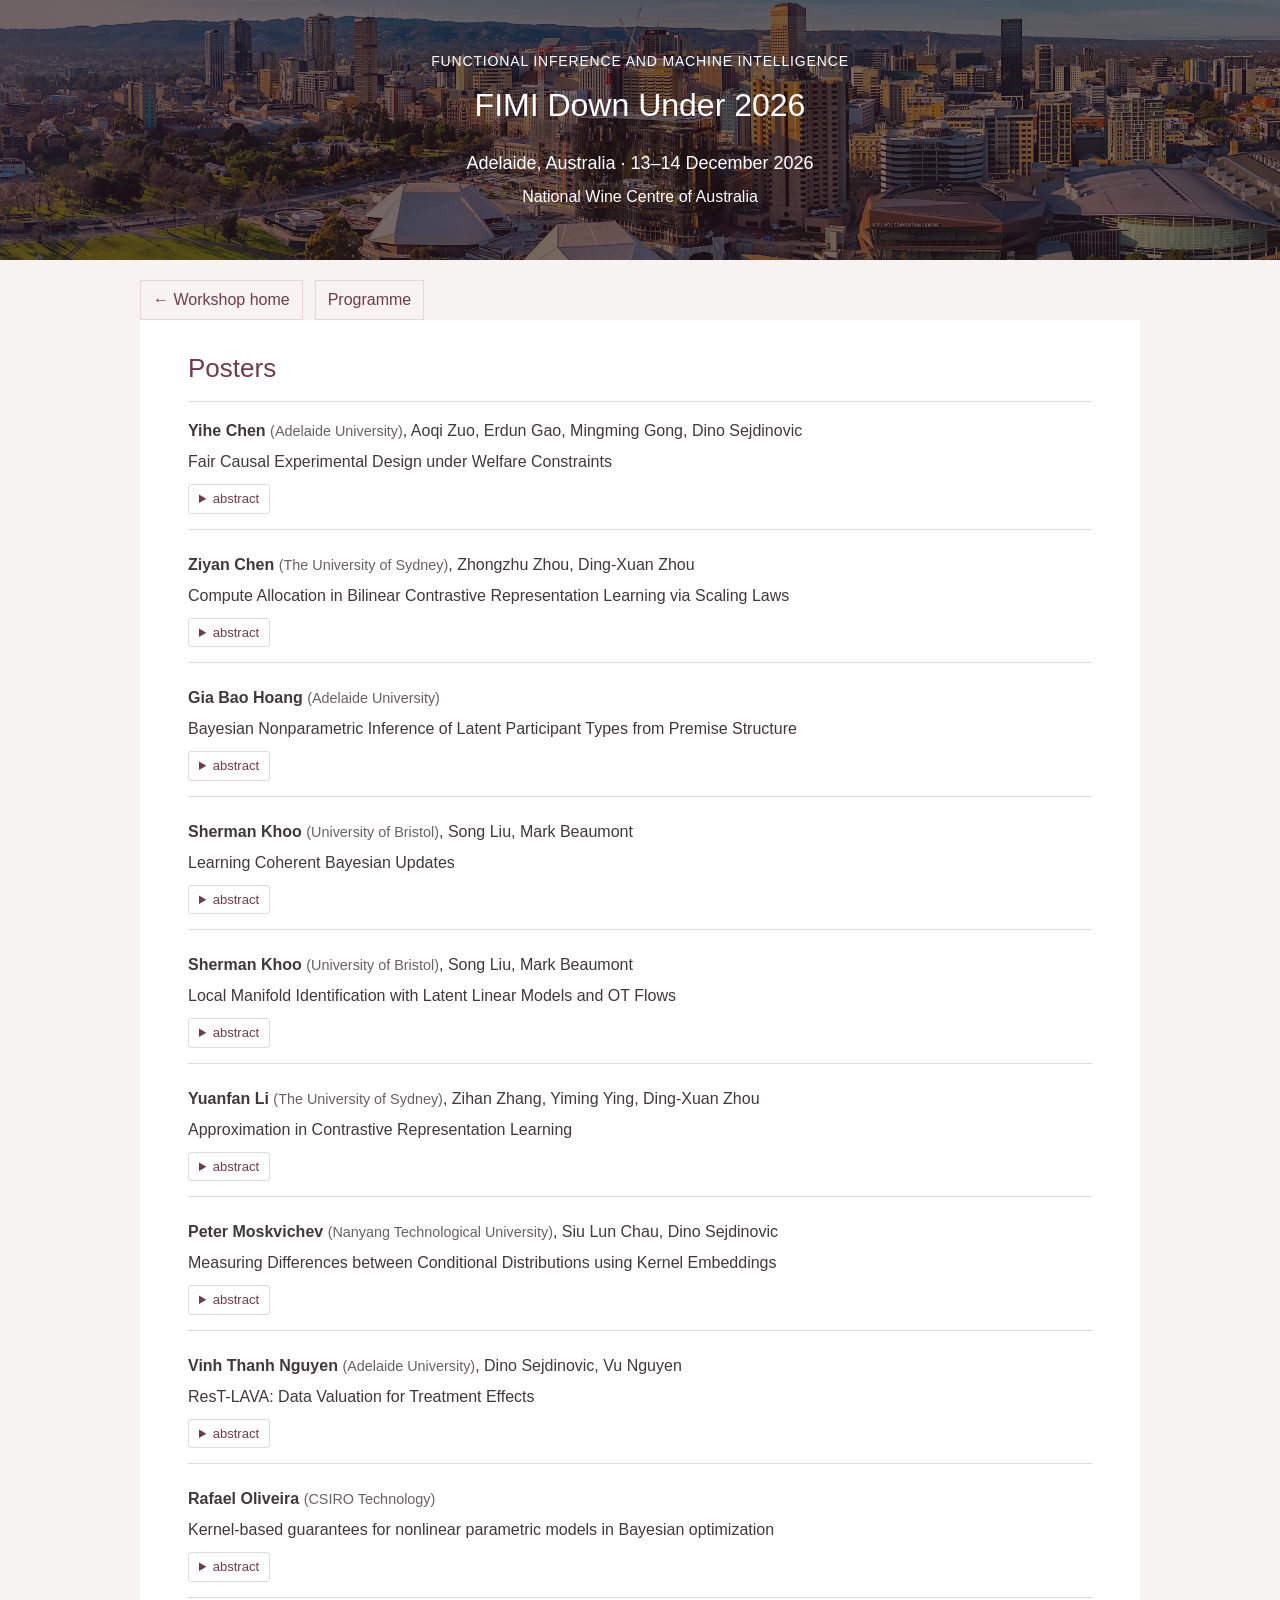
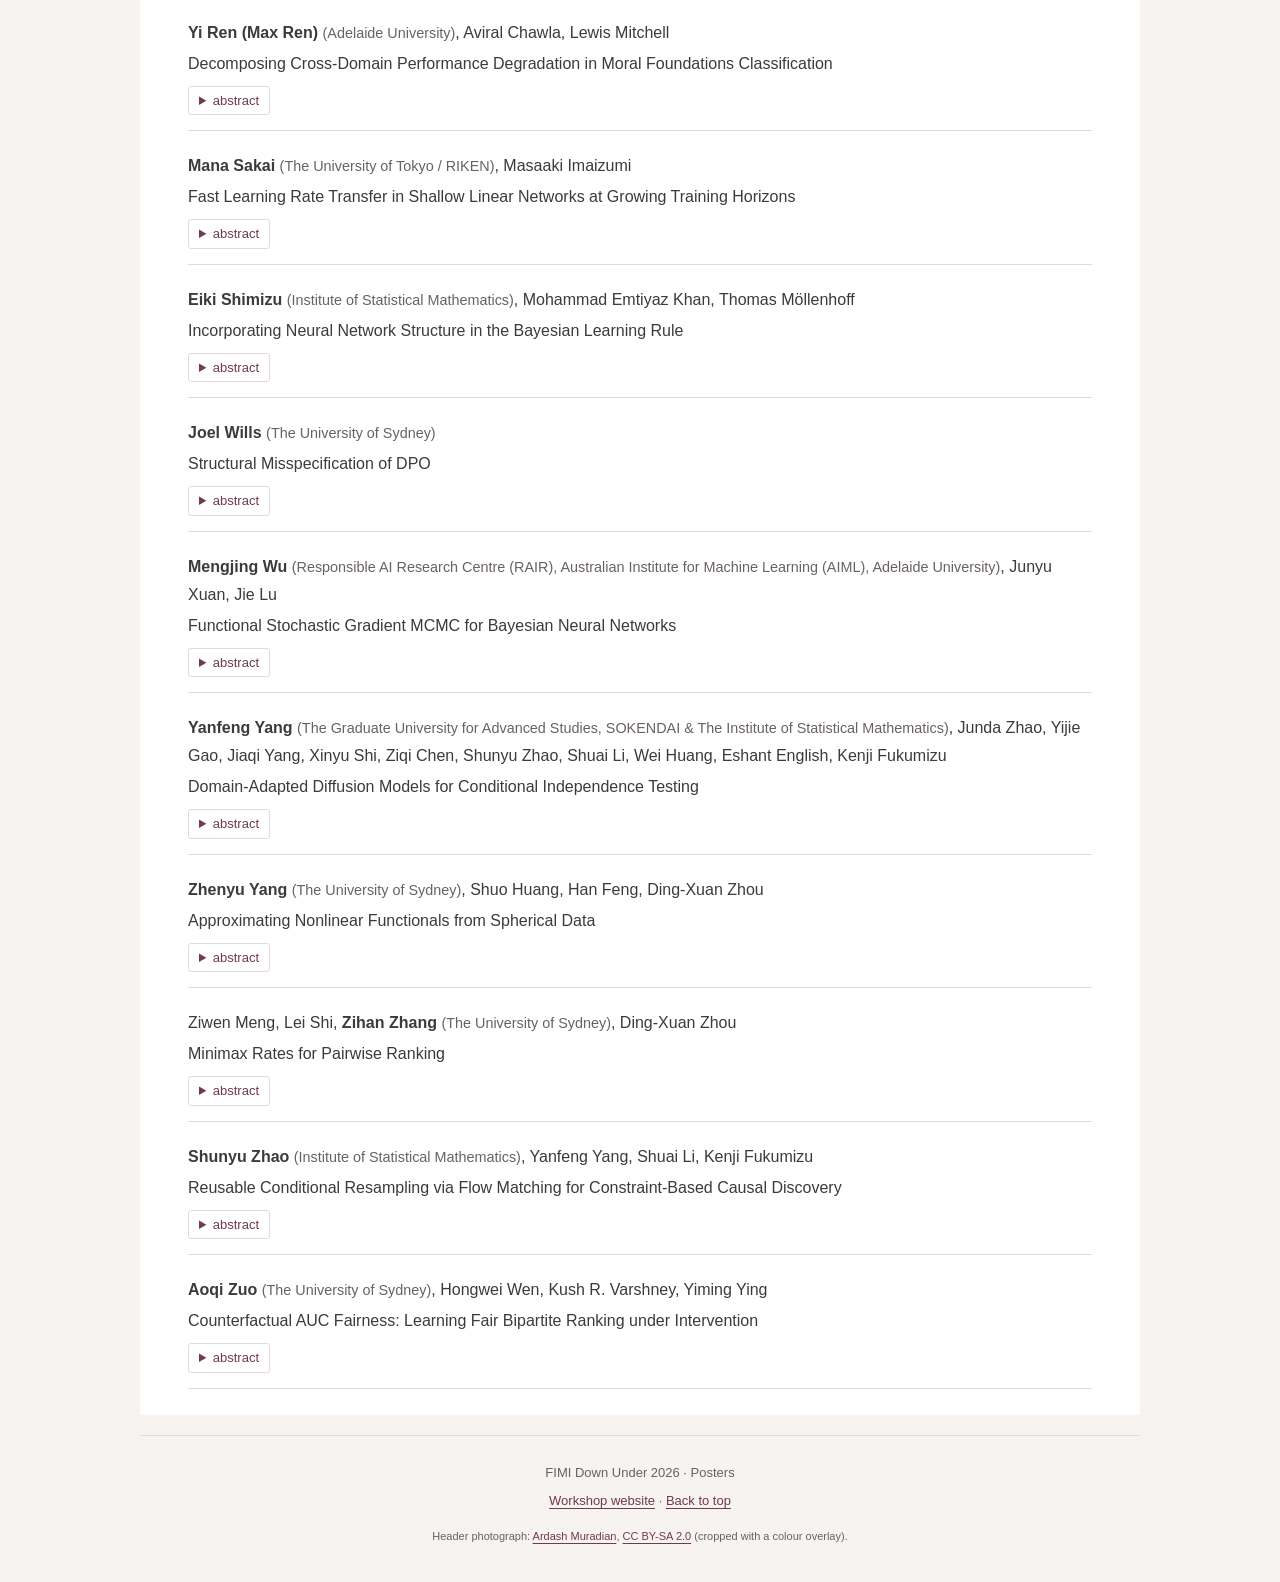
==== commit e50cdfa2: "Show presenter affiliations on the posters review page" ====
--- a/docs/posters.html
+++ b/docs/posters.html
@@ -30,6 +30,7 @@
       .poster-entry:first-child { border-top: 1px solid var(--line); }
       .poster-authors { font-weight: 400; }
       .poster-authors strong { font-weight: 700; }
+      .poster-affiliation { color: var(--muted); font-size: .9em; }
       .poster-entry .talk-panel { margin-top: 10px; max-width: 76ch; }
       .programme-abstract summary:focus-visible { outline: 2px solid var(--wine); outline-offset: 3px; }
       @media (max-width: 640px) {
@@ -59,7 +60,7 @@
         <h2 class="programme-page-title">Posters</h2>
         <ul class="poster-list" role="list">
           <li class="poster-entry" id="poster-1">
-            <div class="poster-authors"><strong>Yihe Chen</strong>, Aoqi Zuo, Erdun Gao, Mingming Gong, Dino Sejdinovic</div>
+            <div class="poster-authors"><strong>Yihe Chen</strong> <span class="poster-affiliation">(Adelaide University)</span>, Aoqi Zuo, Erdun Gao, Mingming Gong, Dino Sejdinovic</div>
             <span class="programme-talk">Fair Causal Experimental Design under Welfare Constraints</span>
             <details class="programme-abstract">
               <summary aria-label="Abstract: Fair Causal Experimental Design under Welfare Constraints">abstract</summary>
@@ -67,7 +68,7 @@
             </details>
           </li>
           <li class="poster-entry" id="poster-15">
-            <div class="poster-authors"><strong>Ziyan Chen</strong>, Zhongzhu Zhou, Ding-Xuan Zhou</div>
+            <div class="poster-authors"><strong>Ziyan Chen</strong> <span class="poster-affiliation">(The University of Sydney)</span>, Zhongzhu Zhou, Ding-Xuan Zhou</div>
             <span class="programme-talk">Compute Allocation in Bilinear Contrastive Representation Learning via Scaling Laws</span>
             <details class="programme-abstract">
               <summary aria-label="Abstract: Compute Allocation in Bilinear Contrastive Representation Learning via Scaling Laws">abstract</summary>
@@ -75,7 +76,7 @@
             </details>
           </li>
           <li class="poster-entry" id="poster-4">
-            <div class="poster-authors"><strong>Gia Bao Hoang</strong></div>
+            <div class="poster-authors"><strong>Gia Bao Hoang</strong> <span class="poster-affiliation">(Adelaide University)</span></div>
             <span class="programme-talk">Bayesian Nonparametric Inference of Latent Participant Types from Premise Structure</span>
             <details class="programme-abstract">
               <summary aria-label="Abstract: Bayesian Nonparametric Inference of Latent Participant Types from Premise Structure">abstract</summary>
@@ -85,7 +86,7 @@
             </details>
           </li>
           <li class="poster-entry" id="poster-19">
-            <div class="poster-authors"><strong>Sherman Khoo</strong>, Song Liu, Mark Beaumont</div>
+            <div class="poster-authors"><strong>Sherman Khoo</strong> <span class="poster-affiliation">(University of Bristol)</span>, Song Liu, Mark Beaumont</div>
             <span class="programme-talk">Learning Coherent Bayesian Updates</span>
             <details class="programme-abstract">
               <summary aria-label="Abstract: Learning Coherent Bayesian Updates">abstract</summary>
@@ -95,7 +96,7 @@
             </details>
           </li>
           <li class="poster-entry" id="poster-14">
-            <div class="poster-authors"><strong>Sherman Khoo</strong>, Song Liu, Mark Beaumont</div>
+            <div class="poster-authors"><strong>Sherman Khoo</strong> <span class="poster-affiliation">(University of Bristol)</span>, Song Liu, Mark Beaumont</div>
             <span class="programme-talk">Local Manifold Identification with Latent Linear Models and OT Flows</span>
             <details class="programme-abstract">
               <summary aria-label="Abstract: Local Manifold Identification with Latent Linear Models and OT Flows">abstract</summary>
@@ -103,7 +104,7 @@
             </details>
           </li>
           <li class="poster-entry" id="poster-16">
-            <div class="poster-authors"><strong>Yuanfan Li</strong>, Zihan Zhang, Yiming Ying, Ding-Xuan Zhou</div>
+            <div class="poster-authors"><strong>Yuanfan Li</strong> <span class="poster-affiliation">(The University of Sydney)</span>, Zihan Zhang, Yiming Ying, Ding-Xuan Zhou</div>
             <span class="programme-talk">Approximation in Contrastive Representation Learning</span>
             <details class="programme-abstract">
               <summary aria-label="Abstract: Approximation in Contrastive Representation Learning">abstract</summary>
@@ -111,7 +112,7 @@
             </details>
           </li>
           <li class="poster-entry" id="poster-7">
-            <div class="poster-authors"><strong>Peter Moskvichev</strong>, Siu Lun Chau, Dino Sejdinovic</div>
+            <div class="poster-authors"><strong>Peter Moskvichev</strong> <span class="poster-affiliation">(Nanyang Technological University)</span>, Siu Lun Chau, Dino Sejdinovic</div>
             <span class="programme-talk">Measuring Differences between Conditional Distributions using Kernel Embeddings</span>
             <details class="programme-abstract">
               <summary aria-label="Abstract: Measuring Differences between Conditional Distributions using Kernel Embeddings">abstract</summary>
@@ -119,7 +120,7 @@
             </details>
           </li>
           <li class="poster-entry" id="poster-2">
-            <div class="poster-authors"><strong>Vinh Thanh Nguyen</strong>, Dino Sejdinovic, Vu Nguyen</div>
+            <div class="poster-authors"><strong>Vinh Thanh Nguyen</strong> <span class="poster-affiliation">(Adelaide University)</span>, Dino Sejdinovic, Vu Nguyen</div>
             <span class="programme-talk">ResT-LAVA: Data Valuation for Treatment Effects</span>
             <details class="programme-abstract">
               <summary aria-label="Abstract: ResT-LAVA: Data Valuation for Treatment Effects">abstract</summary>
@@ -127,7 +128,7 @@
             </details>
           </li>
           <li class="poster-entry" id="poster-5">
-            <div class="poster-authors"><strong>Rafael Oliveira</strong></div>
+            <div class="poster-authors"><strong>Rafael Oliveira</strong> <span class="poster-affiliation">(CSIRO Technology)</span></div>
             <span class="programme-talk">Kernel-based guarantees for nonlinear parametric models in Bayesian optimization</span>
             <details class="programme-abstract">
               <summary aria-label="Abstract: Kernel-based guarantees for nonlinear parametric models in Bayesian optimization">abstract</summary>
@@ -135,7 +136,7 @@
             </details>
           </li>
           <li class="poster-entry" id="poster-3">
-            <div class="poster-authors"><strong>Yi Ren (Max Ren)</strong>, Aviral Chawla, Lewis Mitchell</div>
+            <div class="poster-authors"><strong>Yi Ren (Max Ren)</strong> <span class="poster-affiliation">(Adelaide University)</span>, Aviral Chawla, Lewis Mitchell</div>
             <span class="programme-talk">Decomposing Cross-Domain Performance Degradation in Moral Foundations Classification</span>
             <details class="programme-abstract">
               <summary aria-label="Abstract: Decomposing Cross-Domain Performance Degradation in Moral Foundations Classification">abstract</summary>
@@ -143,7 +144,7 @@
             </details>
           </li>
           <li class="poster-entry" id="poster-13">
-            <div class="poster-authors"><strong>Mana Sakai</strong>, Masaaki Imaizumi</div>
+            <div class="poster-authors"><strong>Mana Sakai</strong> <span class="poster-affiliation">(The University of Tokyo / RIKEN)</span>, Masaaki Imaizumi</div>
             <span class="programme-talk">Fast Learning Rate Transfer in Shallow Linear Networks at Growing Training Horizons</span>
             <details class="programme-abstract">
               <summary aria-label="Abstract: Fast Learning Rate Transfer in Shallow Linear Networks at Growing Training Horizons">abstract</summary>
@@ -151,7 +152,7 @@
             </details>
           </li>
           <li class="poster-entry" id="poster-18">
-            <div class="poster-authors"><strong>Eiki Shimizu</strong>, Mohammad Emtiyaz Khan, Thomas Möllenhoff</div>
+            <div class="poster-authors"><strong>Eiki Shimizu</strong> <span class="poster-affiliation">(Institute of Statistical Mathematics)</span>, Mohammad Emtiyaz Khan, Thomas Möllenhoff</div>
             <span class="programme-talk">Incorporating Neural Network Structure in the Bayesian Learning Rule</span>
             <details class="programme-abstract">
               <summary aria-label="Abstract: Incorporating Neural Network Structure in the Bayesian Learning Rule">abstract</summary>
@@ -159,7 +160,7 @@
             </details>
           </li>
           <li class="poster-entry" id="poster-10">
-            <div class="poster-authors"><strong>Joel Wills</strong></div>
+            <div class="poster-authors"><strong>Joel Wills</strong> <span class="poster-affiliation">(The University of Sydney)</span></div>
             <span class="programme-talk">Structural Misspecification of DPO</span>
             <details class="programme-abstract">
               <summary aria-label="Abstract: Structural Misspecification of DPO">abstract</summary>
@@ -167,7 +168,7 @@
             </details>
           </li>
           <li class="poster-entry" id="poster-8">
-            <div class="poster-authors"><strong>Mengjing Wu</strong>, Junyu Xuan, Jie Lu</div>
+            <div class="poster-authors"><strong>Mengjing Wu</strong> <span class="poster-affiliation">(Responsible AI Research Centre (RAIR), Australian Institute for Machine Learning (AIML), Adelaide University)</span>, Junyu Xuan, Jie Lu</div>
             <span class="programme-talk">Functional Stochastic Gradient MCMC for Bayesian Neural Networks</span>
             <details class="programme-abstract">
               <summary aria-label="Abstract: Functional Stochastic Gradient MCMC for Bayesian Neural Networks">abstract</summary>
@@ -175,7 +176,7 @@
             </details>
           </li>
           <li class="poster-entry" id="poster-9">
-            <div class="poster-authors"><strong>Yanfeng Yang</strong>, Junda Zhao, Yijie Gao, Jiaqi Yang, Xinyu Shi, Ziqi Chen, Shunyu Zhao, Shuai Li, Wei Huang, Eshant English, Kenji Fukumizu</div>
+            <div class="poster-authors"><strong>Yanfeng Yang</strong> <span class="poster-affiliation">(The Graduate University for Advanced Studies, SOKENDAI &amp; The Institute of Statistical Mathematics)</span>, Junda Zhao, Yijie Gao, Jiaqi Yang, Xinyu Shi, Ziqi Chen, Shunyu Zhao, Shuai Li, Wei Huang, Eshant English, Kenji Fukumizu</div>
             <span class="programme-talk">Domain-Adapted Diffusion Models for Conditional Independence Testing</span>
             <details class="programme-abstract">
               <summary aria-label="Abstract: Domain-Adapted Diffusion Models for Conditional Independence Testing">abstract</summary>
@@ -183,7 +184,7 @@
             </details>
           </li>
           <li class="poster-entry" id="poster-17">
-            <div class="poster-authors"><strong>Zhenyu Yang</strong>, Shuo Huang, Han Feng, Ding-Xuan Zhou</div>
+            <div class="poster-authors"><strong>Zhenyu Yang</strong> <span class="poster-affiliation">(The University of Sydney)</span>, Shuo Huang, Han Feng, Ding-Xuan Zhou</div>
             <span class="programme-talk">Approximating Nonlinear Functionals from Spherical Data</span>
             <details class="programme-abstract">
               <summary aria-label="Abstract: Approximating Nonlinear Functionals from Spherical Data">abstract</summary>
@@ -192,7 +193,7 @@
             </details>
           </li>
           <li class="poster-entry" id="poster-12">
-            <div class="poster-authors">Ziwen Meng, Lei Shi, <strong>Zihan Zhang</strong>, Ding-Xuan Zhou</div>
+            <div class="poster-authors">Ziwen Meng, Lei Shi, <strong>Zihan Zhang</strong> <span class="poster-affiliation">(The University of Sydney)</span>, Ding-Xuan Zhou</div>
             <span class="programme-talk">Minimax Rates for Pairwise Ranking</span>
             <details class="programme-abstract">
               <summary aria-label="Abstract: Minimax Rates for Pairwise Ranking">abstract</summary>
@@ -200,7 +201,7 @@
             </details>
           </li>
           <li class="poster-entry" id="poster-6">
-            <div class="poster-authors"><strong>Shunyu Zhao</strong>, Yanfeng Yang, Shuai Li, Kenji Fukumizu</div>
+            <div class="poster-authors"><strong>Shunyu Zhao</strong> <span class="poster-affiliation">(Institute of Statistical Mathematics)</span>, Yanfeng Yang, Shuai Li, Kenji Fukumizu</div>
             <span class="programme-talk">Reusable Conditional Resampling via Flow Matching for Constraint-Based Causal Discovery</span>
             <details class="programme-abstract">
               <summary aria-label="Abstract: Reusable Conditional Resampling via Flow Matching for Constraint-Based Causal Discovery">abstract</summary>
@@ -208,7 +209,7 @@
             </details>
           </li>
           <li class="poster-entry" id="poster-11">
-            <div class="poster-authors"><strong>Aoqi Zuo</strong>, Hongwei Wen, Kush R. Varshney, Yiming Ying</div>
+            <div class="poster-authors"><strong>Aoqi Zuo</strong> <span class="poster-affiliation">(The University of Sydney)</span>, Hongwei Wen, Kush R. Varshney, Yiming Ying</div>
             <span class="programme-talk">Counterfactual AUC Fairness: Learning Fair Bipartite Ranking under Intervention</span>
             <details class="programme-abstract">
               <summary aria-label="Abstract: Counterfactual AUC Fairness: Learning Fair Bipartite Ranking under Intervention">abstract</summary>
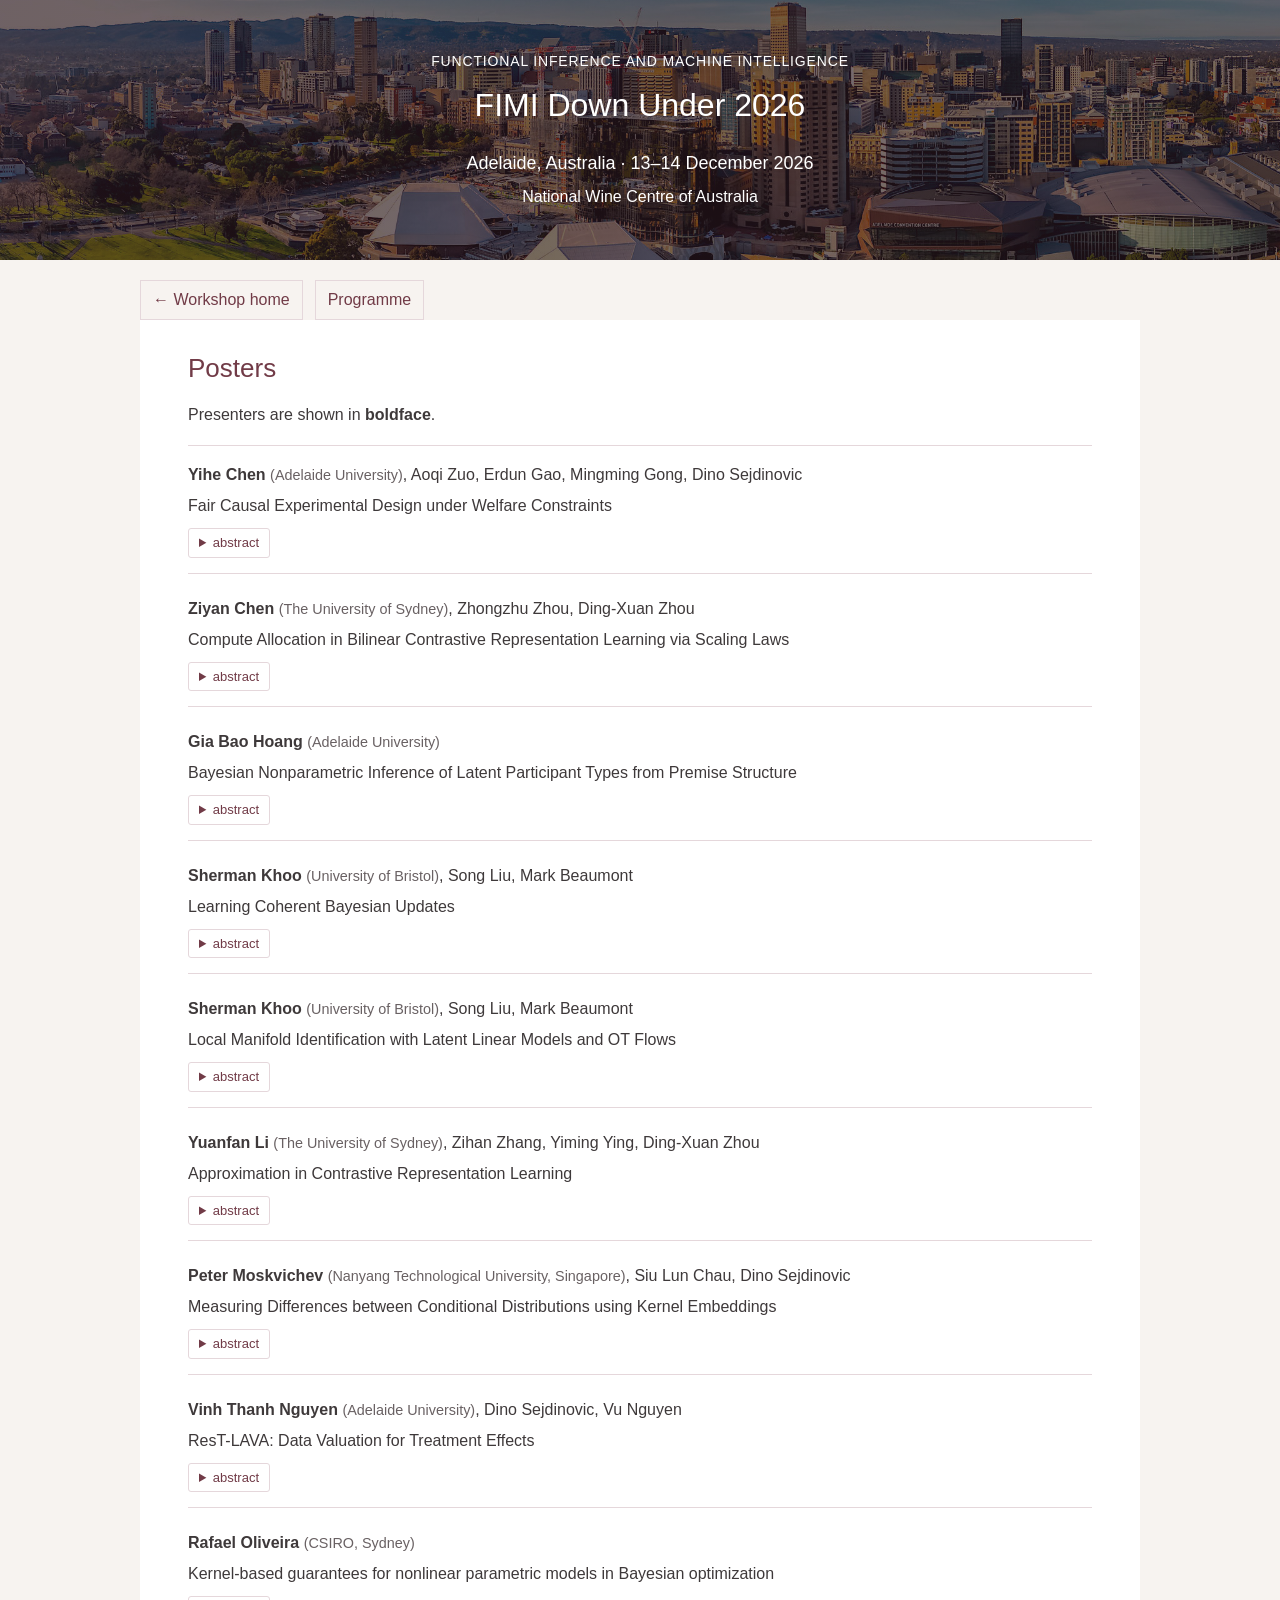
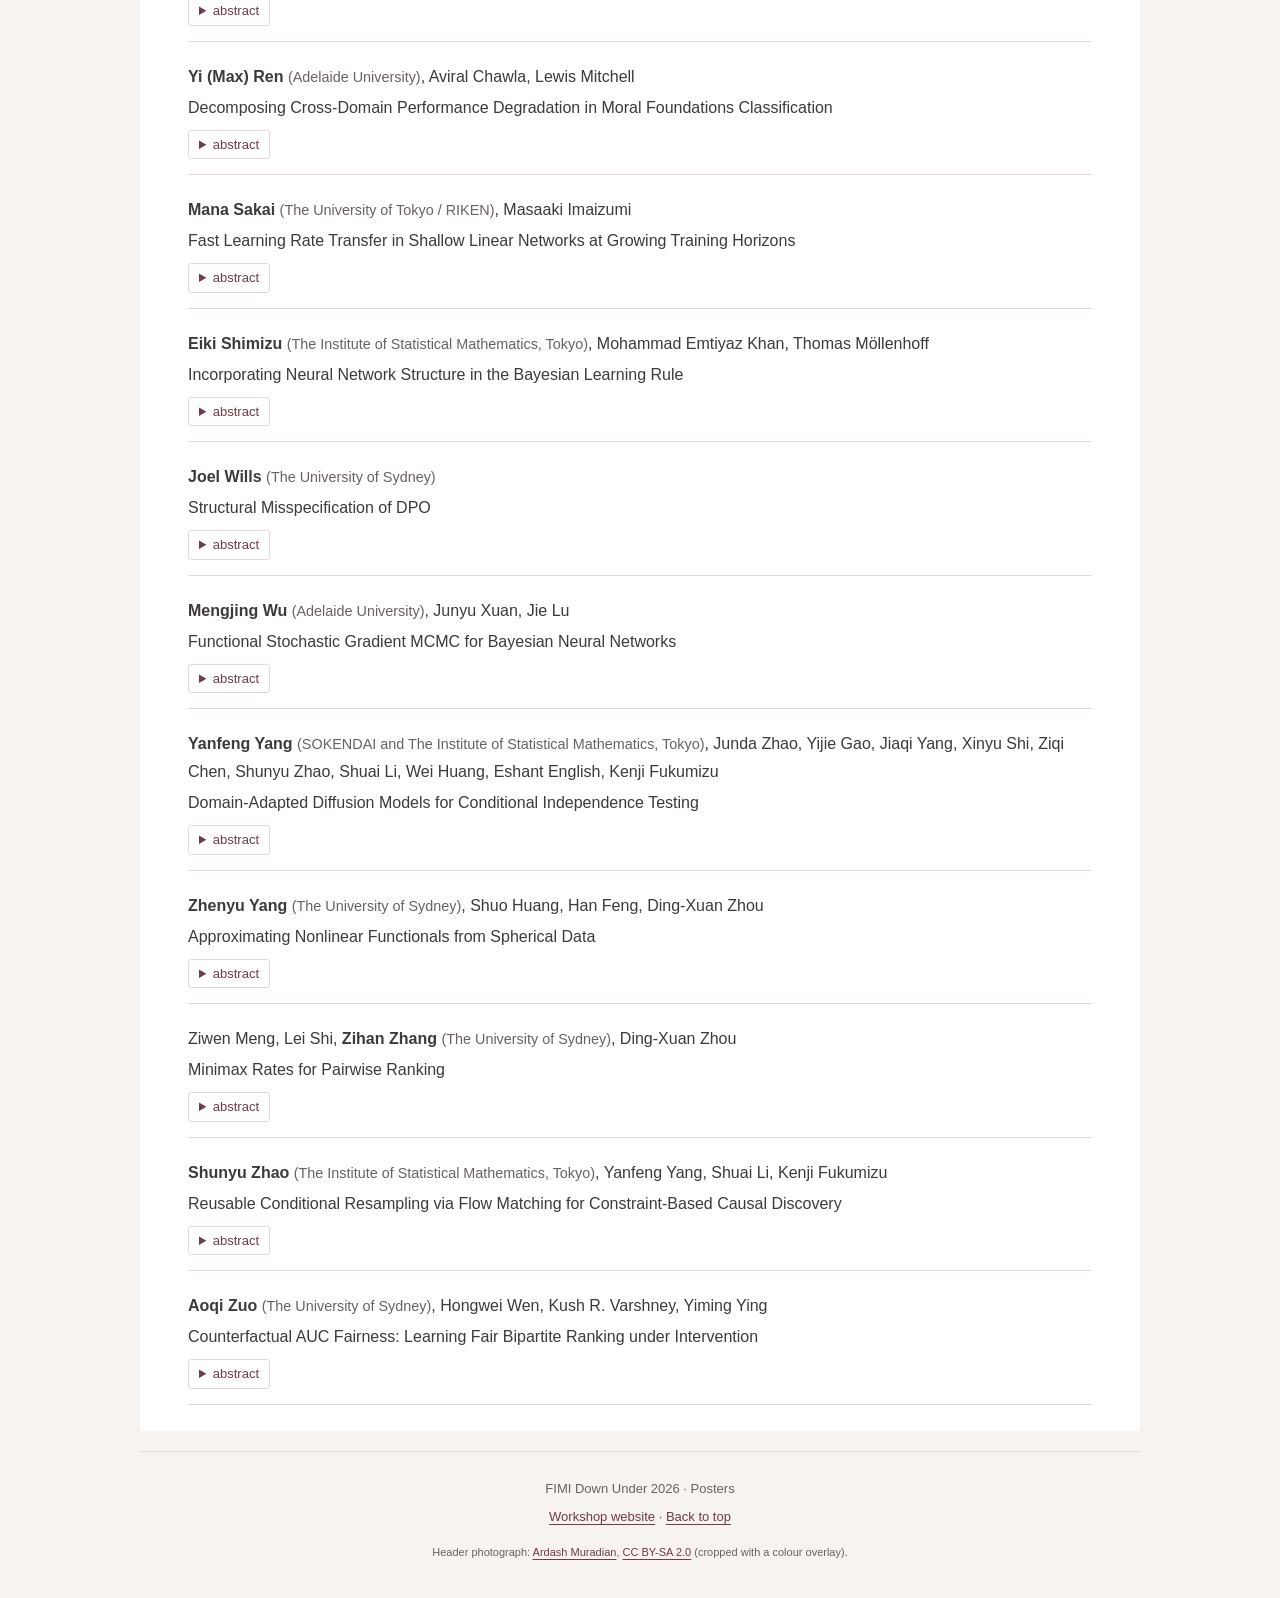
==== commit 0568d2f3: "Standardise poster affiliations and explain presenter boldface" ====
--- a/docs/posters.html
+++ b/docs/posters.html
@@ -58,6 +58,7 @@
       <nav class="day-links" aria-label="Workshop navigation"><a href="index.html">← Workshop home</a><a href="programme.html">Programme</a></nav>
       <main id="main" class="programme-page-main">
         <h2 class="programme-page-title">Posters</h2>
+        <p>Presenters are shown in <strong>boldface</strong>.</p>
         <ul class="poster-list" role="list">
           <li class="poster-entry" id="poster-1">
             <div class="poster-authors"><strong>Yihe Chen</strong> <span class="poster-affiliation">(Adelaide University)</span>, Aoqi Zuo, Erdun Gao, Mingming Gong, Dino Sejdinovic</div>
@@ -112,7 +113,7 @@
             </details>
           </li>
           <li class="poster-entry" id="poster-7">
-            <div class="poster-authors"><strong>Peter Moskvichev</strong> <span class="poster-affiliation">(Nanyang Technological University)</span>, Siu Lun Chau, Dino Sejdinovic</div>
+            <div class="poster-authors"><strong>Peter Moskvichev</strong> <span class="poster-affiliation">(Nanyang Technological University, Singapore)</span>, Siu Lun Chau, Dino Sejdinovic</div>
             <span class="programme-talk">Measuring Differences between Conditional Distributions using Kernel Embeddings</span>
             <details class="programme-abstract">
               <summary aria-label="Abstract: Measuring Differences between Conditional Distributions using Kernel Embeddings">abstract</summary>
@@ -128,7 +129,7 @@
             </details>
           </li>
           <li class="poster-entry" id="poster-5">
-            <div class="poster-authors"><strong>Rafael Oliveira</strong> <span class="poster-affiliation">(CSIRO Technology)</span></div>
+            <div class="poster-authors"><strong>Rafael Oliveira</strong> <span class="poster-affiliation">(CSIRO, Sydney)</span></div>
             <span class="programme-talk">Kernel-based guarantees for nonlinear parametric models in Bayesian optimization</span>
             <details class="programme-abstract">
               <summary aria-label="Abstract: Kernel-based guarantees for nonlinear parametric models in Bayesian optimization">abstract</summary>
@@ -136,7 +137,7 @@
             </details>
           </li>
           <li class="poster-entry" id="poster-3">
-            <div class="poster-authors"><strong>Yi Ren (Max Ren)</strong> <span class="poster-affiliation">(Adelaide University)</span>, Aviral Chawla, Lewis Mitchell</div>
+            <div class="poster-authors"><strong>Yi (Max) Ren</strong> <span class="poster-affiliation">(Adelaide University)</span>, Aviral Chawla, Lewis Mitchell</div>
             <span class="programme-talk">Decomposing Cross-Domain Performance Degradation in Moral Foundations Classification</span>
             <details class="programme-abstract">
               <summary aria-label="Abstract: Decomposing Cross-Domain Performance Degradation in Moral Foundations Classification">abstract</summary>
@@ -152,7 +153,7 @@
             </details>
           </li>
           <li class="poster-entry" id="poster-18">
-            <div class="poster-authors"><strong>Eiki Shimizu</strong> <span class="poster-affiliation">(Institute of Statistical Mathematics)</span>, Mohammad Emtiyaz Khan, Thomas Möllenhoff</div>
+            <div class="poster-authors"><strong>Eiki Shimizu</strong> <span class="poster-affiliation">(The Institute of Statistical Mathematics, Tokyo)</span>, Mohammad Emtiyaz Khan, Thomas Möllenhoff</div>
             <span class="programme-talk">Incorporating Neural Network Structure in the Bayesian Learning Rule</span>
             <details class="programme-abstract">
               <summary aria-label="Abstract: Incorporating Neural Network Structure in the Bayesian Learning Rule">abstract</summary>
@@ -168,7 +169,7 @@
             </details>
           </li>
           <li class="poster-entry" id="poster-8">
-            <div class="poster-authors"><strong>Mengjing Wu</strong> <span class="poster-affiliation">(Responsible AI Research Centre (RAIR), Australian Institute for Machine Learning (AIML), Adelaide University)</span>, Junyu Xuan, Jie Lu</div>
+            <div class="poster-authors"><strong>Mengjing Wu</strong> <span class="poster-affiliation">(Adelaide University)</span>, Junyu Xuan, Jie Lu</div>
             <span class="programme-talk">Functional Stochastic Gradient MCMC for Bayesian Neural Networks</span>
             <details class="programme-abstract">
               <summary aria-label="Abstract: Functional Stochastic Gradient MCMC for Bayesian Neural Networks">abstract</summary>
@@ -176,7 +177,7 @@
             </details>
           </li>
           <li class="poster-entry" id="poster-9">
-            <div class="poster-authors"><strong>Yanfeng Yang</strong> <span class="poster-affiliation">(The Graduate University for Advanced Studies, SOKENDAI &amp; The Institute of Statistical Mathematics)</span>, Junda Zhao, Yijie Gao, Jiaqi Yang, Xinyu Shi, Ziqi Chen, Shunyu Zhao, Shuai Li, Wei Huang, Eshant English, Kenji Fukumizu</div>
+            <div class="poster-authors"><strong>Yanfeng Yang</strong> <span class="poster-affiliation">(SOKENDAI and The Institute of Statistical Mathematics, Tokyo)</span>, Junda Zhao, Yijie Gao, Jiaqi Yang, Xinyu Shi, Ziqi Chen, Shunyu Zhao, Shuai Li, Wei Huang, Eshant English, Kenji Fukumizu</div>
             <span class="programme-talk">Domain-Adapted Diffusion Models for Conditional Independence Testing</span>
             <details class="programme-abstract">
               <summary aria-label="Abstract: Domain-Adapted Diffusion Models for Conditional Independence Testing">abstract</summary>
@@ -201,7 +202,7 @@
             </details>
           </li>
           <li class="poster-entry" id="poster-6">
-            <div class="poster-authors"><strong>Shunyu Zhao</strong> <span class="poster-affiliation">(Institute of Statistical Mathematics)</span>, Yanfeng Yang, Shuai Li, Kenji Fukumizu</div>
+            <div class="poster-authors"><strong>Shunyu Zhao</strong> <span class="poster-affiliation">(The Institute of Statistical Mathematics, Tokyo)</span>, Yanfeng Yang, Shuai Li, Kenji Fukumizu</div>
             <span class="programme-talk">Reusable Conditional Resampling via Flow Matching for Constraint-Based Causal Discovery</span>
             <details class="programme-abstract">
               <summary aria-label="Abstract: Reusable Conditional Resampling via Flow Matching for Constraint-Based Causal Discovery">abstract</summary>
